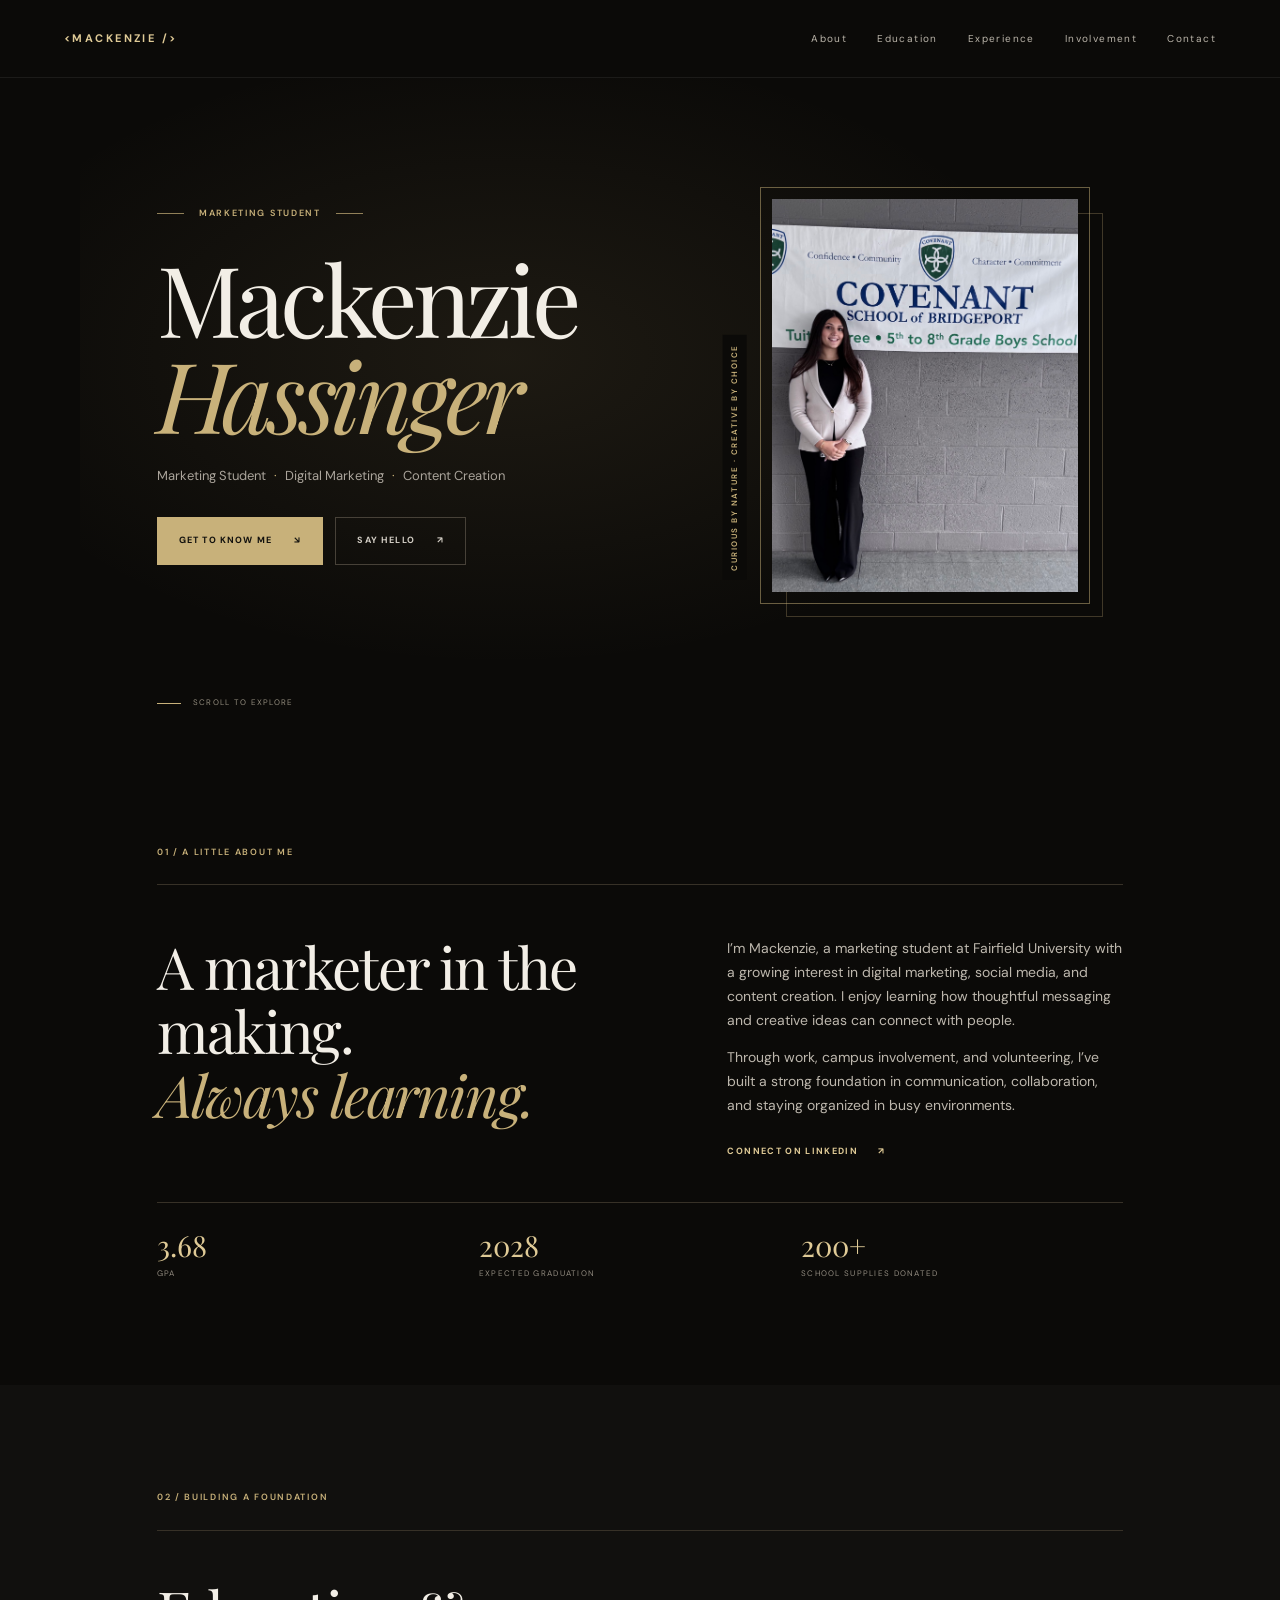
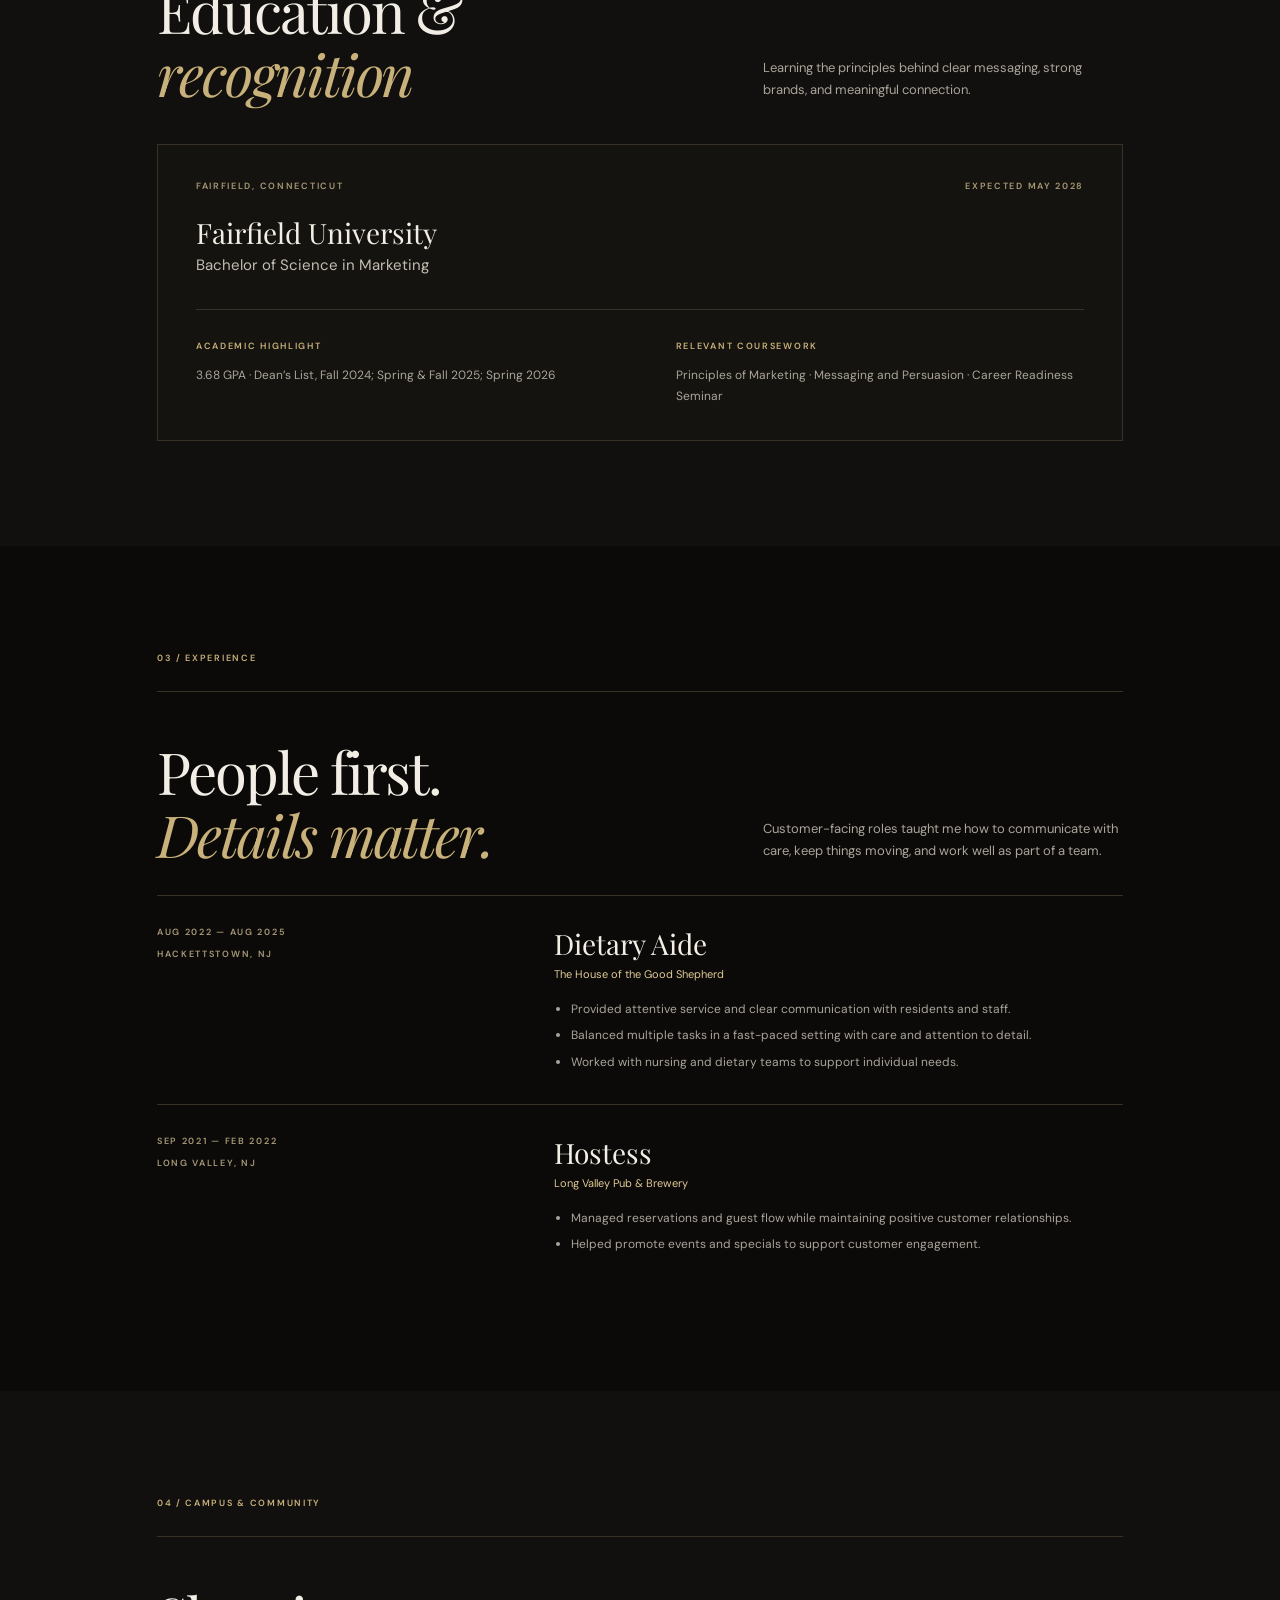
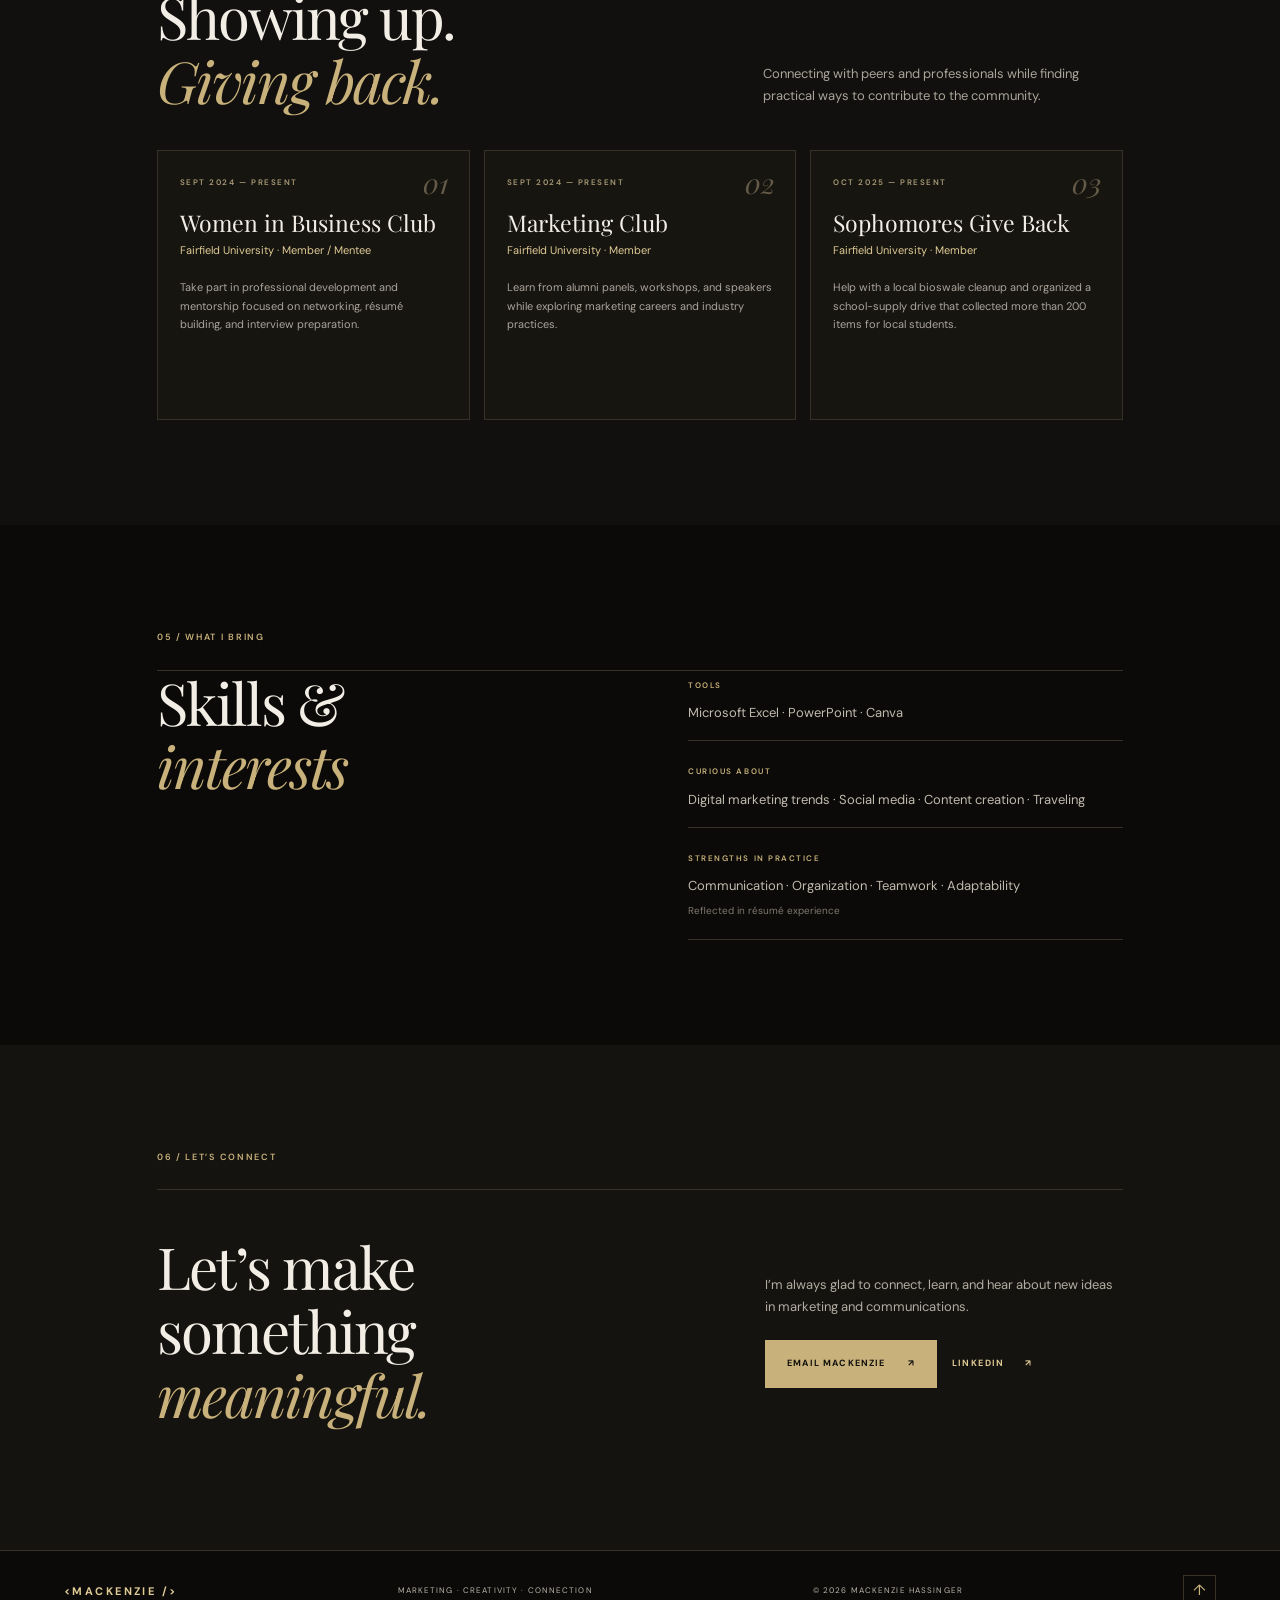
==== index.html @ 781f6ca9 "Add Mackenzie’s marketing portfolio website" ====
<!doctype html>
<html lang="en">
<head>
  <meta charset="utf-8">
  <meta name="viewport" content="width=device-width, initial-scale=1">
  <meta name="theme-color" content="#0b0a08">
  <meta name="description" content="Mackenzie Hassinger — Fairfield University marketing student interested in digital marketing, social media, and content creation.">
  <title>Mackenzie Hassinger | Marketing</title>
  <link rel="preconnect" href="https://fonts.googleapis.com">
  <link rel="preconnect" href="https://fonts.gstatic.com" crossorigin>
  <link href="https://fonts.googleapis.com/css2?family=DM+Sans:wght@400;500;600;700&family=Playfair+Display:ital,wght@0,400;0,500;0,600;1,400;1,500&display=swap" rel="stylesheet">
  <link rel="stylesheet" href="style.css">
  <script src="script.js" defer></script>
</head>
<body>
  <a class="skip-link" href="#main">Skip to content</a>
  <header class="site-header">
    <a class="wordmark" href="#top" aria-label="Mackenzie Hassinger, home">&lt;MACKENZIE /&gt;</a>
    <button class="menu-toggle" type="button" aria-expanded="false" aria-controls="site-nav" aria-label="Open navigation"><span></span><span></span></button>
    <nav class="site-nav" id="site-nav" aria-label="Main navigation">
      <a href="#about">About</a><a href="#education">Education</a><a href="#experience">Experience</a><a href="#involvement">Involvement</a><a href="#contact">Contact</a>
    </nav>
  </header>

  <main id="main">
    <section class="hero" id="top" aria-labelledby="hero-title">
      <div class="hero-copy">
        <p class="eyebrow"><span class="eyebrow-line"></span> MARKETING STUDENT <span class="eyebrow-line"></span></p>
        <h1 id="hero-title">Mackenzie<br><em>Hassinger</em></h1>
        <p class="hero-role">Marketing Student <span>·</span> Digital Marketing <span>·</span> Content Creation</p>
        <div class="hero-actions"><a class="button button-primary" href="#about">GET TO KNOW ME <span aria-hidden="true">↘</span></a><a class="button button-quiet" href="mailto:mackenzie.hassinger@student.fairfield.edu">SAY HELLO <span aria-hidden="true">↗</span></a></div>
      </div>
      <div class="hero-photo-wrap"><div class="photo-frame"><img src="profile.jpg" alt="Portrait of Mackenzie Hassinger" class="profile-photo"><span class="photo-caption">CURIOUS BY NATURE · CREATIVE BY CHOICE</span></div></div>
      <a class="scroll-cue" href="#about"><span></span> SCROLL TO EXPLORE</a>
    </section>

    <section class="intro section" id="about" aria-labelledby="about-title">
      <div class="section-kicker">01 / A LITTLE ABOUT ME</div>
      <div class="intro-grid">
        <h2 id="about-title">A marketer in the making.<br><em>Always learning.</em></h2>
        <div class="intro-text"><p>I’m Mackenzie, a marketing student at Fairfield University with a growing interest in digital marketing, social media, and content creation. I enjoy learning how thoughtful messaging and creative ideas can connect with people.</p><p>Through work, campus involvement, and volunteering, I’ve built a strong foundation in communication, collaboration, and staying organized in busy environments.</p><a class="text-link" href="https://www.linkedin.com/in/mackenzie-hassinger" target="_blank" rel="noopener noreferrer">CONNECT ON LINKEDIN <span aria-hidden="true">↗</span></a></div>
      </div>
      <div class="quick-facts"><div><strong>3.68</strong><span>GPA</span></div><div><strong>2028</strong><span>EXPECTED GRADUATION</span></div><div><strong>200+</strong><span>SCHOOL SUPPLIES DONATED</span></div></div>
    </section>

    <section class="section education" id="education" aria-labelledby="education-title">
      <div class="section-kicker">02 / BUILDING A FOUNDATION</div>
      <div class="section-heading"><h2 id="education-title">Education &amp;<br><em>recognition</em></h2><p>Learning the principles behind clear messaging, strong brands, and meaningful connection.</p></div>
      <article class="education-card"><div class="card-topline"><span>FAIRFIELD, CONNECTICUT</span><span>EXPECTED MAY 2028</span></div><h3>Fairfield University</h3><p class="degree">Bachelor of Science in Marketing</p><div class="education-details"><div><span class="detail-label">ACADEMIC HIGHLIGHT</span><p>3.68 GPA · Dean’s List, Fall 2024; Spring &amp; Fall 2025; Spring 2026</p></div><div><span class="detail-label">RELEVANT COURSEWORK</span><p>Principles of Marketing · Messaging and Persuasion · Career Readiness Seminar</p></div></div></article>
    </section>

    <section class="section experience" id="experience" aria-labelledby="experience-title">
      <div class="section-kicker">03 / EXPERIENCE</div><div class="section-heading"><h2 id="experience-title">People first.<br><em>Details matter.</em></h2><p>Customer-facing roles taught me how to communicate with care, keep things moving, and work well as part of a team.</p></div>
      <div class="timeline">
        <article class="timeline-item"><div class="timeline-meta"><span>AUG 2022 — AUG 2025</span><span>HACKETTSTOWN, NJ</span></div><div class="timeline-content"><h3>Dietary Aide</h3><p class="organization">The House of the Good Shepherd</p><ul><li>Provided attentive service and clear communication with residents and staff.</li><li>Balanced multiple tasks in a fast-paced setting with care and attention to detail.</li><li>Worked with nursing and dietary teams to support individual needs.</li></ul></div></article>
        <article class="timeline-item"><div class="timeline-meta"><span>SEP 2021 — FEB 2022</span><span>LONG VALLEY, NJ</span></div><div class="timeline-content"><h3>Hostess</h3><p class="organization">Long Valley Pub &amp; Brewery</p><ul><li>Managed reservations and guest flow while maintaining positive customer relationships.</li><li>Helped promote events and specials to support customer engagement.</li></ul></div></article>
      </div>
    </section>

    <section class="section involvement" id="involvement" aria-labelledby="involvement-title">
      <div class="section-kicker">04 / CAMPUS &amp; COMMUNITY</div><div class="section-heading"><h2 id="involvement-title">Showing up.<br><em>Giving back.</em></h2><p>Connecting with peers and professionals while finding practical ways to contribute to the community.</p></div>
      <div class="involvement-grid">
        <article class="involvement-card"><span class="card-index">01</span><p class="card-label">SEPT 2024 — PRESENT</p><h3>Women in Business Club</h3><p class="organization">Fairfield University · Member / Mentee</p><p>Take part in professional development and mentorship focused on networking, résumé building, and interview preparation.</p></article>
        <article class="involvement-card"><span class="card-index">02</span><p class="card-label">SEPT 2024 — PRESENT</p><h3>Marketing Club</h3><p class="organization">Fairfield University · Member</p><p>Learn from alumni panels, workshops, and speakers while exploring marketing careers and industry practices.</p></article>
        <article class="involvement-card"><span class="card-index">03</span><p class="card-label">OCT 2025 — PRESENT</p><h3>Sophomores Give Back</h3><p class="organization">Fairfield University · Member</p><p>Help with a local bioswale cleanup and organized a school-supply drive that collected more than 200 items for local students.</p></article>
      </div>
    </section>

    <section class="section skills" id="skills" aria-labelledby="skills-title"><div class="section-kicker">05 / WHAT I BRING</div><div class="skills-grid"><h2 id="skills-title">Skills &amp;<br><em>interests</em></h2><div><div class="skill-row"><span>TOOLS</span><p>Microsoft Excel · PowerPoint · Canva</p></div><div class="skill-row"><span>CURIOUS ABOUT</span><p>Digital marketing trends · Social media · Content creation · Traveling</p></div><div class="skill-row"><span>STRENGTHS IN PRACTICE</span><p>Communication · Organization · Teamwork · Adaptability</p><small>Reflected in résumé experience</small></div></div></div></section>

    <section class="contact section" id="contact" aria-labelledby="contact-title"><div class="section-kicker">06 / LET’S CONNECT</div><div class="contact-grid"><h2 id="contact-title">Let’s make<br>something <em>meaningful.</em></h2><div class="contact-copy"><p>I’m always glad to connect, learn, and hear about new ideas in marketing and communications.</p><a class="button button-primary" href="mailto:mackenzie.hassinger@student.fairfield.edu">EMAIL MACKENZIE <span aria-hidden="true">↗</span></a><a class="contact-link" href="https://www.linkedin.com/in/mackenzie-hassinger" target="_blank" rel="noopener noreferrer">LINKEDIN <span aria-hidden="true">↗</span></a></div></div></section>
  </main>
  <footer class="site-footer"><a class="wordmark" href="#top">&lt;MACKENZIE /&gt;</a><span>MARKETING · CREATIVITY · CONNECTION</span><span>© <span id="year">2026</span> MACKENZIE HASSINGER</span><a class="back-to-top" href="#top" aria-label="Back to top">↑</a></footer>
</body>
</html>
---- style.css ----
:root{--ink:#0b0a08;--ink-soft:#11100e;--panel:#15130f;--line:#373127;--muted:#aaa49a;--paper:#f2eee6;--gold:#c8b17a;--gold-light:#dfca96;--serif:"Playfair Display",Georgia,serif;--sans:"DM Sans",Arial,sans-serif;--page:1120px}
*{box-sizing:border-box}html{scroll-behavior:smooth;scroll-padding-top:88px}body{margin:0;background:var(--ink);color:var(--paper);font-family:var(--sans);font-size:15px;line-height:1.7;-webkit-font-smoothing:antialiased}a{color:inherit}.skip-link{position:absolute;top:-60px;left:20px;padding:10px 16px;background:var(--gold);color:var(--ink);z-index:10}.skip-link:focus{top:12px}.site-header{height:78px;position:absolute;z-index:5;top:0;left:0;width:100%;padding:0 max(5vw,28px);display:flex;align-items:center;justify-content:space-between;border-bottom:1px solid rgba(255,255,255,.07)}.wordmark{text-decoration:none;font-size:11px;font-weight:700;letter-spacing:.22em;color:var(--gold-light)}.site-nav{display:flex;gap:30px;align-items:center}.site-nav a,.site-footer>span{font-size:10px;text-decoration:none;letter-spacing:.14em;color:#bbb5aa;transition:color .2s}.site-nav a:hover,.site-nav a:focus-visible{color:var(--gold-light)}.menu-toggle{display:none}.hero{min-height:740px;max-width:var(--page);margin:auto;padding:145px 6vw 94px;display:grid;grid-template-columns:1fr .78fr;align-items:center;gap:5vw;position:relative}.hero:before{content:"";position:absolute;inset:78px 0 0;background:radial-gradient(ellipse at 38% 42%,rgba(194,167,111,.1),transparent 57%);z-index:-1}.hero-copy{padding-bottom:20px}.eyebrow,.section-kicker,.card-topline,.timeline-meta,.detail-label,.card-label,.skill-row>span,.photo-caption{font-size:9px;letter-spacing:.19em;color:var(--gold);font-weight:600}.eyebrow{display:flex;gap:15px;align-items:center;margin:0 0 28px}.eyebrow-line{height:1px;width:27px;background:var(--gold);opacity:.7}.hero h1{font:400 clamp(58px,8vw,98px)/.98 var(--serif);letter-spacing:-.055em;margin:0}.hero h1 em,.section h2 em,.contact h2 em{color:var(--gold);font-weight:400}.hero-role{color:#aaa49b;font-size:13px;margin:23px 0 30px}.hero-role span{color:var(--gold);padding:0 5px}.hero-actions{display:flex;gap:12px;flex-wrap:wrap}.button{min-height:48px;padding:0 21px;display:inline-flex;justify-content:center;align-items:center;gap:22px;text-decoration:none;font-size:9px;letter-spacing:.13em;font-weight:700;transition:transform .2s,background .2s,border-color .2s,color .2s}.button:hover,.button:focus-visible{transform:translateY(-2px)}.button-primary{background:var(--gold);color:#11100d;border:1px solid var(--gold)}.button-primary:hover,.button-primary:focus-visible{background:var(--gold-light);border-color:var(--gold-light)}.button-quiet{border:1px solid #474138;color:#d3cec5}.button-quiet:hover,.button-quiet:focus-visible{border-color:var(--gold);color:var(--gold-light)}.hero-photo-wrap{display:flex;justify-content:center}.photo-frame{position:relative;width:min(100%,330px);aspect-ratio:.79;border:1px solid rgba(200,177,122,.5);padding:11px}.photo-frame:after{content:"";position:absolute;inset:25px -14px -14px 25px;border:1px solid rgba(200,177,122,.28);z-index:-1}.profile-photo{display:block;width:100%;height:100%;object-fit:cover;object-position:center 32%;background:#211e18;color:#d8cfbc}.photo-caption{position:absolute;bottom:24px;left:-38px;writing-mode:vertical-rl;transform:rotate(180deg);background:var(--ink);padding:9px 5px;font-size:8px}.scroll-cue{position:absolute;bottom:30px;left:6vw;color:#928b7d;text-decoration:none;letter-spacing:.16em;font-size:8px;display:flex;align-items:center;gap:12px}.scroll-cue span{width:24px;height:1px;background:var(--gold)}.section{max-width:var(--page);margin:0 auto;padding:105px 6vw}.section-kicker{padding-bottom:24px;border-bottom:1px solid var(--line)}.intro-grid{display:grid;grid-template-columns:1.1fr .9fr;gap:9%;padding:50px 0 40px}.section h2,.contact h2{font:400 clamp(38px,5vw,58px)/1.1 var(--serif);letter-spacing:-.035em;margin:0}.intro-text{max-width:460px;color:#bdb7ad;font-size:14px}.intro-text p:first-child{margin-top:2px}.text-link,.contact-link{display:inline-flex;align-items:center;gap:20px;color:var(--gold-light);text-decoration:none;font-size:9px;letter-spacing:.15em;font-weight:700;margin-top:12px}.text-link:hover,.contact-link:hover{color:#fff}.quick-facts{display:grid;grid-template-columns:repeat(3,1fr);border-top:1px solid var(--line);padding-top:23px}.quick-facts div{display:flex;flex-direction:column;gap:3px}.quick-facts strong{font:400 29px var(--serif);color:var(--gold-light)}.quick-facts span{font-size:8px;letter-spacing:.16em;color:#918a7f}.education,.involvement{background:var(--ink-soft);max-width:none;padding-left:max(calc((100vw - var(--page) + 12vw)/2),6vw);padding-right:max(calc((100vw - var(--page) + 12vw)/2),6vw)}.section-heading{display:flex;justify-content:space-between;align-items:end;gap:10%;padding:48px 0 38px}.section-heading>p{max-width:360px;color:#aaa49a;font-size:13px;margin:0 0 5px}.education-card{background:var(--panel);border:1px solid var(--line);padding:34px 38px}.card-topline{display:flex;justify-content:space-between;color:#a89a78}.education-card h3,.timeline-content h3,.involvement-card h3{font:400 28px var(--serif);margin:20px 0 0}.degree{margin:2px 0 30px;color:#c3bdb2}.education-details{display:grid;grid-template-columns:1fr 1fr;gap:8%;border-top:1px solid var(--line);padding-top:22px}.education-details p{color:#aaa49a;margin:8px 0 0;font-size:12px}.experience .section-heading{padding-bottom:28px}.timeline-item{display:grid;grid-template-columns:.58fr 1fr;gap:7%;padding:29px 0;border-top:1px solid var(--line)}.timeline-meta{display:flex;flex-direction:column;gap:7px;color:#a89a78}.timeline-content h3{margin:0}.organization{color:var(--gold-light);font-size:11px;margin:3px 0 12px}.timeline-content ul{padding-left:17px;margin:0;color:#aaa49a;font-size:12px}.timeline-content li{padding:3px 0}.involvement-grid{display:grid;grid-template-columns:repeat(3,1fr);gap:14px}.involvement-card{min-height:270px;position:relative;padding:25px 22px;background:#171510;border:1px solid var(--line)}.card-index{position:absolute;right:20px;top:13px;color:#645b48;font:italic 28px var(--serif)}.card-label{margin:0;color:#a89a78;font-size:8px}.involvement-card h3{font-size:23px;margin-top:17px}.involvement-card .organization{min-height:25px}.involvement-card>p:last-child{font-size:11px;color:#aaa49a}.skills-grid{display:grid;grid-template-columns:1fr 1fr;gap:10%}.skills-grid h2{align-self:start}.skill-row{padding:16px 0;border-bottom:1px solid var(--line)}.skill-row:first-child{padding-top:0}.skill-row>span{font-size:8px}.skill-row p{margin:6px 0 0;color:#c1baae;font-size:13px}.skill-row small{color:#7f786d;font-size:10px}.contact{max-width:none;background:#15130f;padding-left:max(calc((100vw - var(--page) + 12vw)/2),6vw);padding-right:max(calc((100vw - var(--page) + 12vw)/2),6vw)}.contact-grid{padding:45px 0 18px;display:grid;grid-template-columns:1fr .7fr;gap:10%;align-items:center}.contact-copy p{color:#b2aca2;font-size:13px;margin:0 0 22px}.contact-copy .button{margin-right:15px}.contact-link{margin-top:0}.site-footer{padding:24px max(5vw,28px);display:flex;align-items:center;justify-content:space-between;gap:20px;border-top:1px solid var(--line)}.site-footer>span{font-size:8px}.back-to-top{width:33px;height:33px;border:1px solid var(--line);display:grid;place-items:center;text-decoration:none;color:var(--gold);transition:background .2s}.back-to-top:hover{background:#242016} :focus-visible{outline:2px solid var(--gold-light);outline-offset:4px}
@media(max-width:760px){.site-header{height:68px;padding:0 22px;background:rgba(11,10,8,.92)}.menu-toggle{display:flex;flex-direction:column;gap:6px;padding:10px;background:transparent;border:0;cursor:pointer}.menu-toggle span{width:23px;height:1px;background:var(--paper);transition:transform .2s}.menu-toggle[aria-expanded=true] span:first-child{transform:translateY(3.5px) rotate(45deg)}.menu-toggle[aria-expanded=true] span:last-child{transform:translateY(-3.5px) rotate(-45deg)}.site-nav{display:none;position:absolute;top:68px;left:0;right:0;padding:18px 23px 25px;background:#11100e;border-bottom:1px solid var(--line);flex-direction:column;align-items:flex-start;gap:17px}.site-nav.is-open{display:flex}.site-nav a{font-size:11px}.hero{min-height:850px;padding:117px 24px 98px;grid-template-columns:1fr;gap:34px;text-align:center}.hero-copy{padding:0}.eyebrow{justify-content:center;font-size:8px}.hero h1{font-size:clamp(60px,15vw,86px)}.hero-role{font-size:11px;max-width:340px;margin:18px auto 23px}.hero-actions{justify-content:center}.hero-photo-wrap{grid-row:2}.photo-frame{width:205px;aspect-ratio:.83}.photo-caption{left:-30px;font-size:7px}.scroll-cue{left:24px;bottom:25px}.section{padding:76px 24px}.intro-grid,.skills-grid,.contact-grid{grid-template-columns:1fr;gap:28px}.intro-grid{padding:38px 0 28px}.section h2,.contact h2{font-size:43px}.intro-text{font-size:13px}.quick-facts{gap:10px}.quick-facts strong{font-size:24px}.quick-facts span{font-size:7px;line-height:1.4}.education,.involvement,.contact{padding-left:24px;padding-right:24px}.section-heading{display:block;padding:37px 0 28px}.section-heading>p{margin-top:16px;font-size:12px}.education-card{padding:24px 20px}.card-topline{font-size:8px;letter-spacing:.12em;gap:16px}.education-card h3{font-size:25px}.education-details{grid-template-columns:1fr;gap:16px}.timeline-item{grid-template-columns:1fr;gap:10px;padding:24px 0}.timeline-meta{flex-direction:row;justify-content:space-between;font-size:8px}.involvement-grid{grid-template-columns:1fr}.involvement-card{min-height:0;padding:23px 20px}.involvement-card .organization{min-height:0}.skills-grid{gap:25px}.contact-grid{padding:35px 0 5px;gap:22px}.contact-copy .button{margin:0 0 14px}.contact-link{margin-left:12px}.site-footer{padding:22px;flex-wrap:wrap}.site-footer>span:nth-of-type(1){display:none}.site-footer>span{font-size:7px}}
@media(prefers-reduced-motion:reduce){html{scroll-behavior:auto}*,*:before,*:after{transition:none!important}}
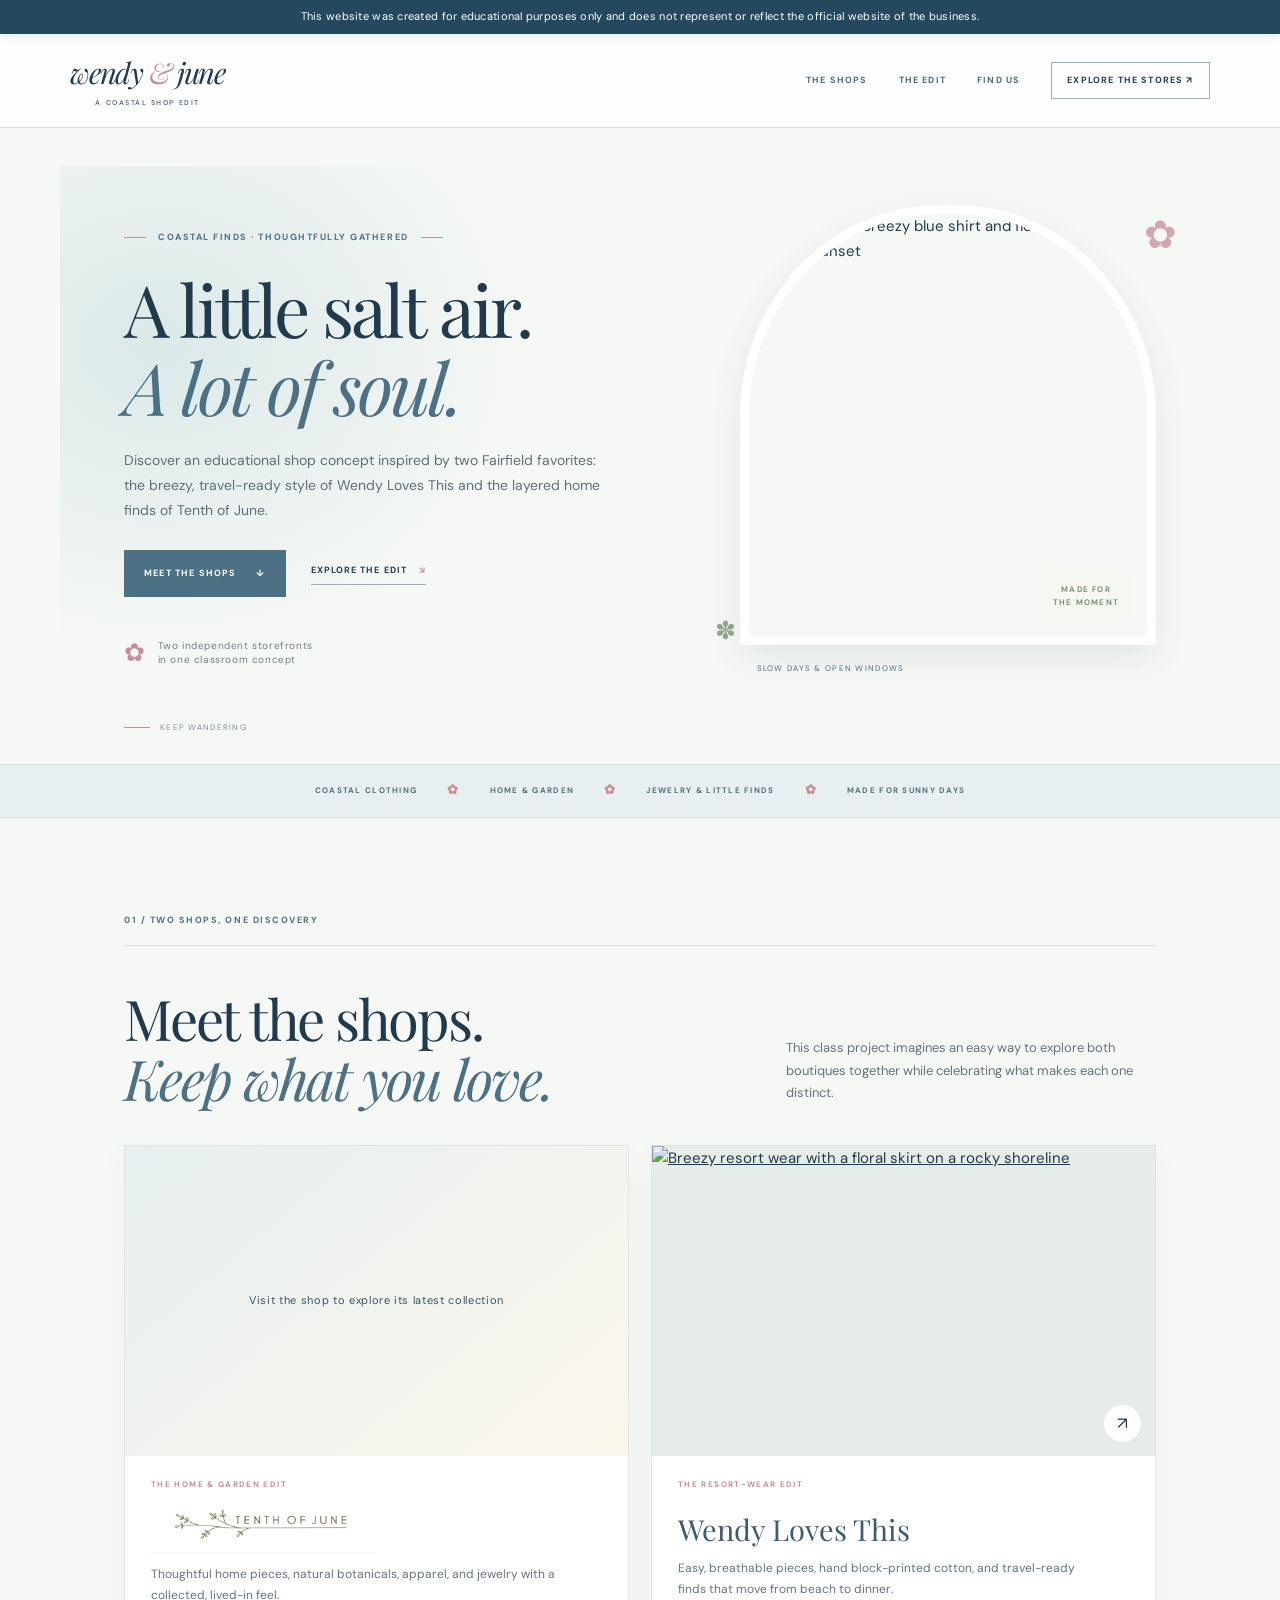
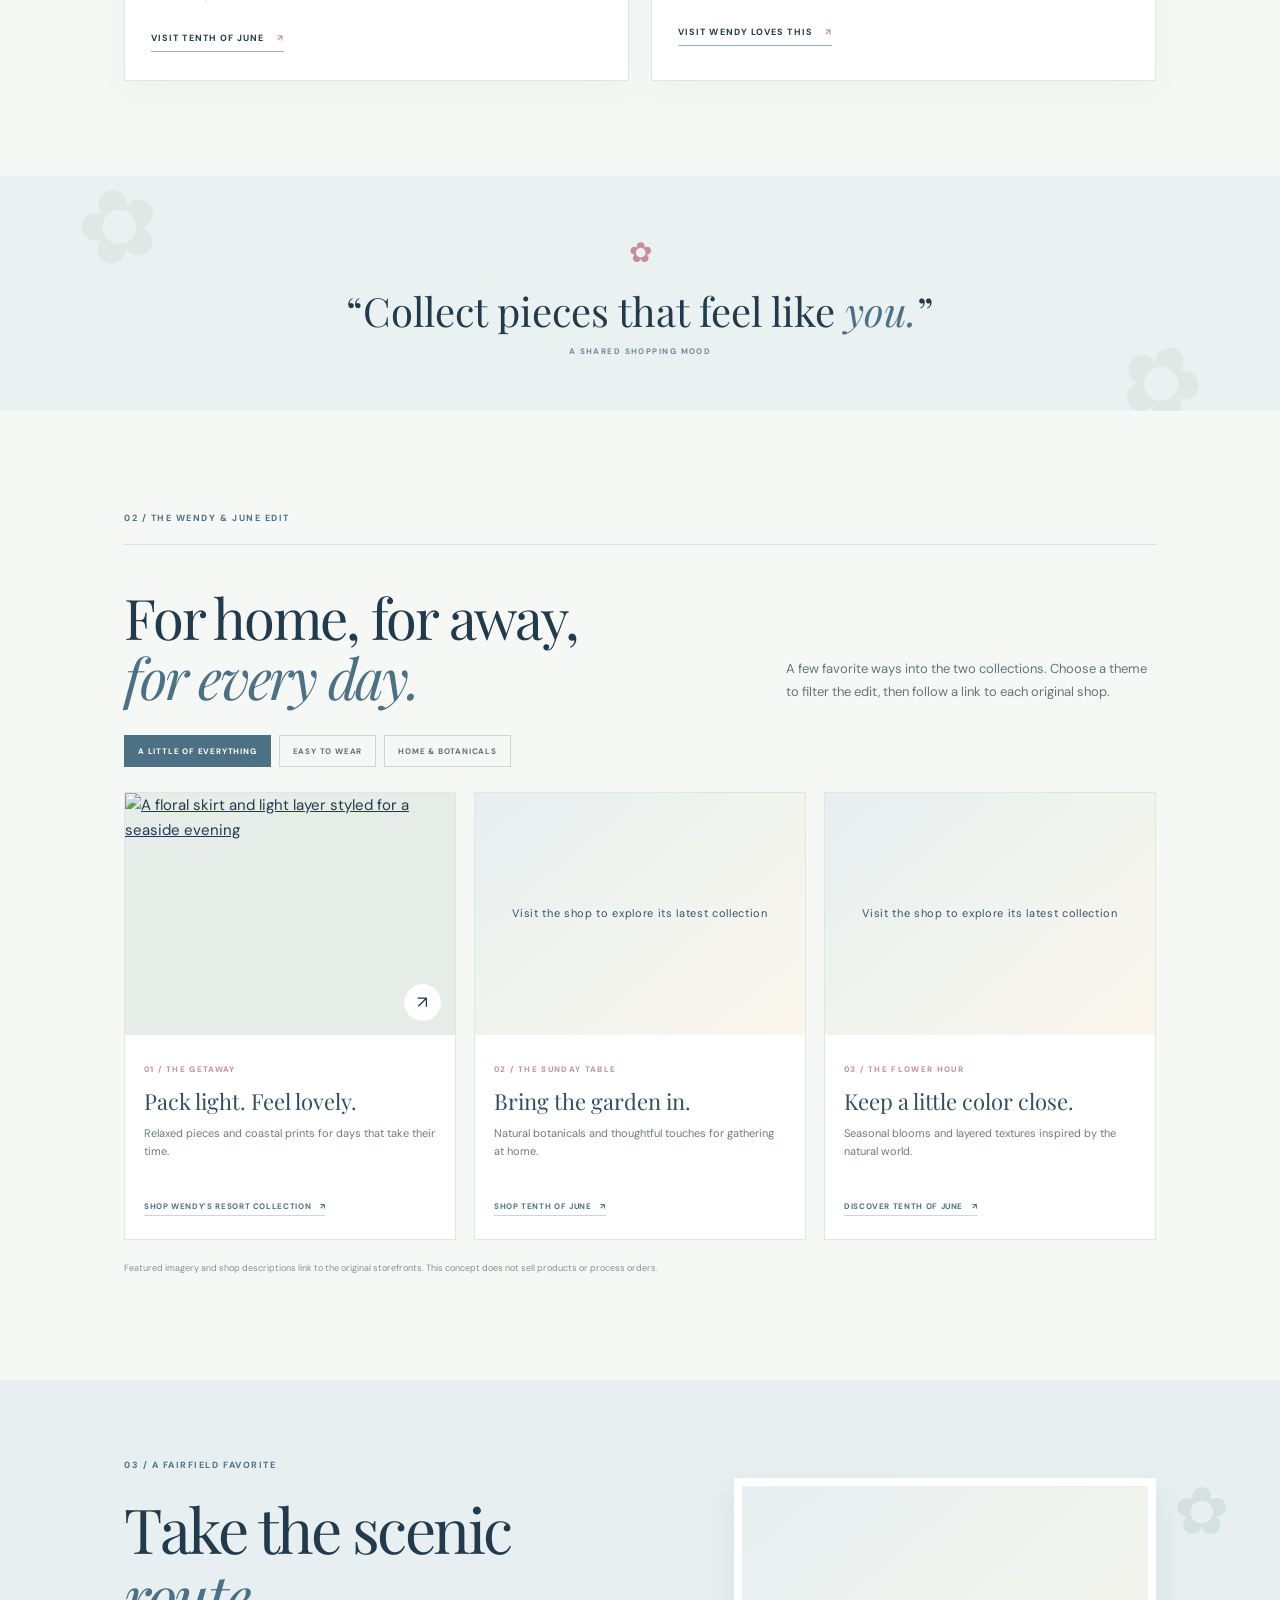
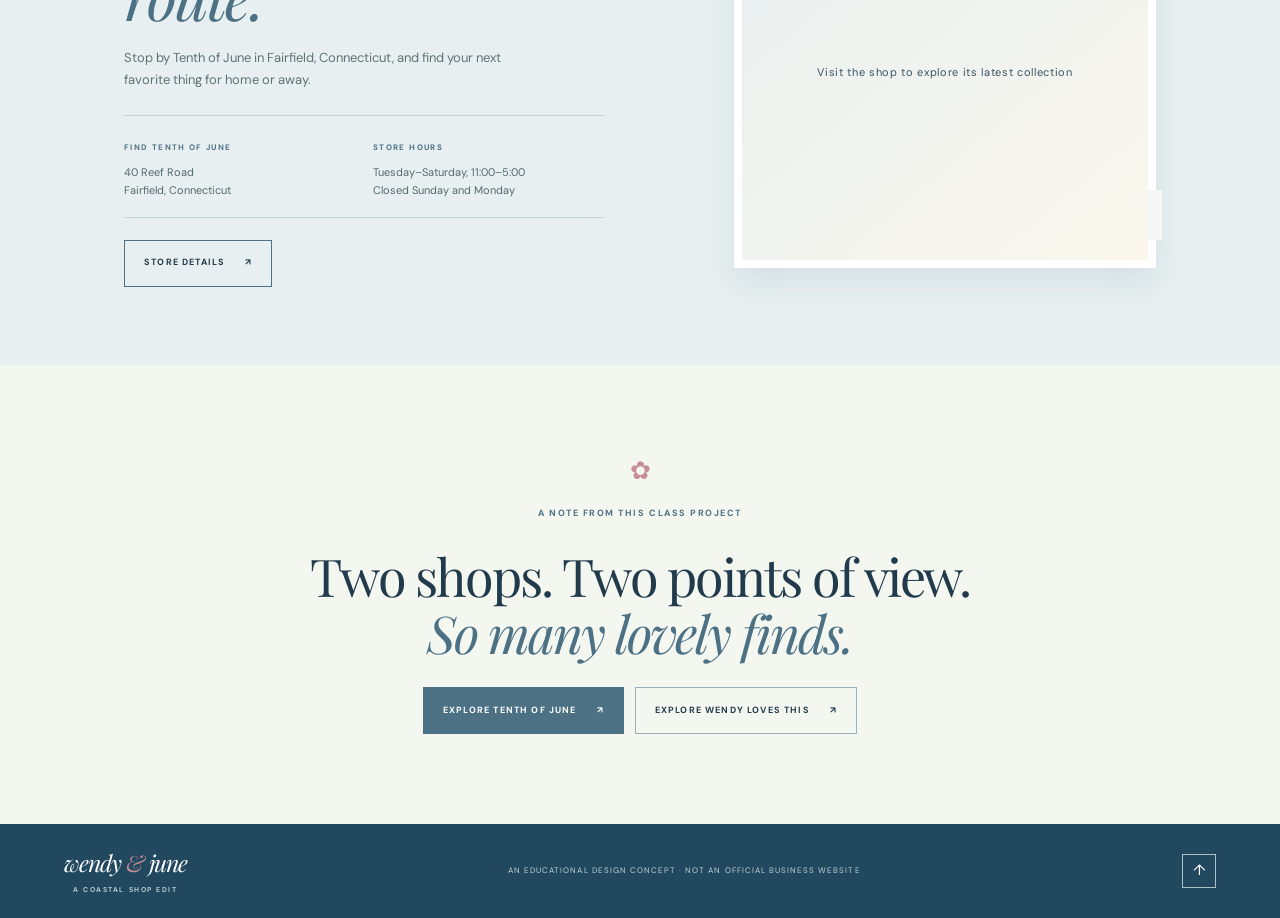
==== commit 5316e489: "Adapt site as Wendy & June educational concept" ====
--- a/index.html
+++ b/index.html
@@ -3,9 +3,9 @@
 <head>
   <meta charset="utf-8">
   <meta name="viewport" content="width=device-width, initial-scale=1">
-  <meta name="theme-color" content="#0b0a08">
-  <meta name="description" content="Mackenzie Hassinger — Fairfield University marketing student interested in digital marketing, social media, and content creation.">
-  <title>Mackenzie Hassinger | Marketing</title>
+  <meta name="theme-color" content="#f6f8f5">
+  <meta name="description" content="An educational concept bringing together the coastal style of Wendy Loves This and the thoughtful finds of Tenth of June.">
+  <title>Wendy &amp; June — A Coastal Shop Edit</title>
   <link rel="preconnect" href="https://fonts.googleapis.com">
   <link rel="preconnect" href="https://fonts.gstatic.com" crossorigin>
   <link href="https://fonts.googleapis.com/css2?family=DM+Sans:wght@400;500;600;700&family=Playfair+Display:ital,wght@0,400;0,500;0,600;1,400;1,500&display=swap" rel="stylesheet">
@@ -13,63 +13,88 @@
   <script src="script.js" defer></script>
 </head>
 <body>
+  <aside class="education-notice" aria-label="Educational project disclaimer">
+    This website was created for educational purposes only and does not represent or reflect the official website of the business.
+  </aside>
   <a class="skip-link" href="#main">Skip to content</a>
   <header class="site-header">
-    <a class="wordmark" href="#top" aria-label="Mackenzie Hassinger, home">&lt;MACKENZIE /&gt;</a>
+    <a class="brand" href="#home" aria-label="Wendy and June, home"><span>wendy <i>&amp;</i> june</span><small>A COASTAL SHOP EDIT</small></a>
     <button class="menu-toggle" type="button" aria-expanded="false" aria-controls="site-nav" aria-label="Open navigation"><span></span><span></span></button>
     <nav class="site-nav" id="site-nav" aria-label="Main navigation">
-      <a href="#about">About</a><a href="#education">Education</a><a href="#experience">Experience</a><a href="#involvement">Involvement</a><a href="#contact">Contact</a>
+      <a href="#shops">THE SHOPS</a><a href="#edit">THE EDIT</a><a href="#visit">FIND US</a>
+      <a class="nav-cta" href="https://tenthofjune.shop/" target="_blank" rel="noopener noreferrer">EXPLORE THE STORES <span aria-hidden="true">↗</span></a>
     </nav>
   </header>
 
   <main id="main">
-    <section class="hero" id="top" aria-labelledby="hero-title">
+    <section class="hero" id="home" aria-labelledby="hero-title">
       <div class="hero-copy">
-        <p class="eyebrow"><span class="eyebrow-line"></span> MARKETING STUDENT <span class="eyebrow-line"></span></p>
-        <h1 id="hero-title">Mackenzie<br><em>Hassinger</em></h1>
-        <p class="hero-role">Marketing Student <span>·</span> Digital Marketing <span>·</span> Content Creation</p>
-        <div class="hero-actions"><a class="button button-primary" href="#about">GET TO KNOW ME <span aria-hidden="true">↘</span></a><a class="button button-quiet" href="mailto:mackenzie.hassinger@student.fairfield.edu">SAY HELLO <span aria-hidden="true">↗</span></a></div>
+        <p class="eyebrow"><span></span> COASTAL FINDS · THOUGHTFULLY GATHERED <span></span></p>
+        <h1 id="hero-title">A little salt air.<br><em>A lot of soul.</em></h1>
+        <p class="hero-description">Discover an educational shop concept inspired by two Fairfield favorites: the breezy, travel-ready style of Wendy Loves This and the layered home finds of Tenth of June.</p>
+        <div class="hero-actions"><a class="button button-primary" href="#shops">MEET THE SHOPS <span aria-hidden="true">↓</span></a><a class="text-link" href="#edit">EXPLORE THE EDIT <span aria-hidden="true">↘</span></a></div>
+        <div class="hero-note"><span class="tiny-flower" aria-hidden="true">✿</span><span>Two independent storefronts<br>in one classroom concept</span></div>
       </div>
-      <div class="hero-photo-wrap"><div class="photo-frame"><img src="profile.jpg" alt="Portrait of Mackenzie Hassinger" class="profile-photo"><span class="photo-caption">CURIOUS BY NATURE · CREATIVE BY CHOICE</span></div></div>
-      <a class="scroll-cue" href="#about"><span></span> SCROLL TO EXPLORE</a>
+      <div class="hero-visual">
+        <div class="hero-photo"><img src="https://wendylovesthis.com/cdn/shop/files/C3104882-28E1-45AC-B2D2-CDF7B6D9EB65_600x600.jpg?v=1665934020" alt="A woman in a breezy blue shirt and floral skirt by the shore at sunset" fetchpriority="high"><span class="photo-stamp">MADE FOR<br>THE MOMENT</span></div>
+        <div class="hero-flower flower-a" aria-hidden="true">✿</div><div class="hero-flower flower-b" aria-hidden="true">✽</div>
+        <p class="image-caption">SLOW DAYS &amp; OPEN WINDOWS</p>
+      </div>
+      <a class="scroll-cue" href="#shops"><span></span> KEEP WANDERING</a>
     </section>
 
-    <section class="intro section" id="about" aria-labelledby="about-title">
-      <div class="section-kicker">01 / A LITTLE ABOUT ME</div>
-      <div class="intro-grid">
-        <h2 id="about-title">A marketer in the making.<br><em>Always learning.</em></h2>
-        <div class="intro-text"><p>I’m Mackenzie, a marketing student at Fairfield University with a growing interest in digital marketing, social media, and content creation. I enjoy learning how thoughtful messaging and creative ideas can connect with people.</p><p>Through work, campus involvement, and volunteering, I’ve built a strong foundation in communication, collaboration, and staying organized in busy environments.</p><a class="text-link" href="https://www.linkedin.com/in/mackenzie-hassinger" target="_blank" rel="noopener noreferrer">CONNECT ON LINKEDIN <span aria-hidden="true">↗</span></a></div>
-      </div>
-      <div class="quick-facts"><div><strong>3.68</strong><span>GPA</span></div><div><strong>2028</strong><span>EXPECTED GRADUATION</span></div><div><strong>200+</strong><span>SCHOOL SUPPLIES DONATED</span></div></div>
-    </section>
+    <section class="marquee" aria-label="Shop themes"><span>COASTAL CLOTHING</span><b>✿</b><span>HOME &amp; GARDEN</span><b>✿</b><span>JEWELRY &amp; LITTLE FINDS</span><b>✿</b><span>MADE FOR SUNNY DAYS</span></section>
 
-    <section class="section education" id="education" aria-labelledby="education-title">
-      <div class="section-kicker">02 / BUILDING A FOUNDATION</div>
-      <div class="section-heading"><h2 id="education-title">Education &amp;<br><em>recognition</em></h2><p>Learning the principles behind clear messaging, strong brands, and meaningful connection.</p></div>
-      <article class="education-card"><div class="card-topline"><span>FAIRFIELD, CONNECTICUT</span><span>EXPECTED MAY 2028</span></div><h3>Fairfield University</h3><p class="degree">Bachelor of Science in Marketing</p><div class="education-details"><div><span class="detail-label">ACADEMIC HIGHLIGHT</span><p>3.68 GPA · Dean’s List, Fall 2024; Spring &amp; Fall 2025; Spring 2026</p></div><div><span class="detail-label">RELEVANT COURSEWORK</span><p>Principles of Marketing · Messaging and Persuasion · Career Readiness Seminar</p></div></div></article>
-    </section>
-
-    <section class="section experience" id="experience" aria-labelledby="experience-title">
-      <div class="section-kicker">03 / EXPERIENCE</div><div class="section-heading"><h2 id="experience-title">People first.<br><em>Details matter.</em></h2><p>Customer-facing roles taught me how to communicate with care, keep things moving, and work well as part of a team.</p></div>
-      <div class="timeline">
-        <article class="timeline-item"><div class="timeline-meta"><span>AUG 2022 — AUG 2025</span><span>HACKETTSTOWN, NJ</span></div><div class="timeline-content"><h3>Dietary Aide</h3><p class="organization">The House of the Good Shepherd</p><ul><li>Provided attentive service and clear communication with residents and staff.</li><li>Balanced multiple tasks in a fast-paced setting with care and attention to detail.</li><li>Worked with nursing and dietary teams to support individual needs.</li></ul></div></article>
-        <article class="timeline-item"><div class="timeline-meta"><span>SEP 2021 — FEB 2022</span><span>LONG VALLEY, NJ</span></div><div class="timeline-content"><h3>Hostess</h3><p class="organization">Long Valley Pub &amp; Brewery</p><ul><li>Managed reservations and guest flow while maintaining positive customer relationships.</li><li>Helped promote events and specials to support customer engagement.</li></ul></div></article>
+    <section class="section shops" id="shops" aria-labelledby="shops-title">
+      <div class="section-kicker">01 / TWO SHOPS, ONE DISCOVERY</div>
+      <div class="section-intro"><h2 id="shops-title">Meet the shops.<br><em>Keep what you love.</em></h2><p>This class project imagines an easy way to explore both boutiques together while celebrating what makes each one distinct.</p></div>
+      <div class="shop-grid">
+        <article class="shop-card june-card">
+          <a class="shop-image" href="https://tenthofjune.shop/" target="_blank" rel="noopener noreferrer" aria-label="Visit Tenth of June's official website"><img src="https://tenthofjune.shop/cdn/shop/files/Amanda_with_Dahlias.png?v=1787321635&width=1500" alt="A woman holding a generous bouquet of dahlias outside a weathered garden gate" loading="lazy"><span class="image-arrow" aria-hidden="true">↗</span></a>
+          <div class="shop-content"><div class="shop-label">THE HOME &amp; GARDEN EDIT</div><img class="june-logo" src="tenth-of-june-logo.png" alt="Tenth of June logo"><p>Thoughtful home pieces, natural botanicals, apparel, and jewelry with a collected, lived-in feel.</p><a class="underlined-link" href="https://tenthofjune.shop/" target="_blank" rel="noopener noreferrer">VISIT TENTH OF JUNE <span aria-hidden="true">↗</span></a></div>
+        </article>
+        <article class="shop-card wendy-card">
+          <a class="shop-image" href="https://wendylovesthis.com/" target="_blank" rel="noopener noreferrer" aria-label="Visit Wendy Loves This's official website"><img src="https://wendylovesthis.com/cdn/shop/files/C3104882-28E1-45AC-B2D2-CDF7B6D9EB65_600x600.jpg?v=1665934020" alt="Breezy resort wear with a floral skirt on a rocky shoreline" loading="lazy"><span class="image-arrow" aria-hidden="true">↗</span></a>
+          <div class="shop-content"><div class="shop-label">THE RESORT-WEAR EDIT</div><h3>Wendy Loves This</h3><p>Easy, breathable pieces, hand block-printed cotton, and travel-ready finds that move from beach to dinner.</p><a class="underlined-link" href="https://wendylovesthis.com/" target="_blank" rel="noopener noreferrer">VISIT WENDY LOVES THIS <span aria-hidden="true">↗</span></a></div>
+        </article>
       </div>
     </section>
 
-    <section class="section involvement" id="involvement" aria-labelledby="involvement-title">
-      <div class="section-kicker">04 / CAMPUS &amp; COMMUNITY</div><div class="section-heading"><h2 id="involvement-title">Showing up.<br><em>Giving back.</em></h2><p>Connecting with peers and professionals while finding practical ways to contribute to the community.</p></div>
-      <div class="involvement-grid">
-        <article class="involvement-card"><span class="card-index">01</span><p class="card-label">SEPT 2024 — PRESENT</p><h3>Women in Business Club</h3><p class="organization">Fairfield University · Member / Mentee</p><p>Take part in professional development and mentorship focused on networking, résumé building, and interview preparation.</p></article>
-        <article class="involvement-card"><span class="card-index">02</span><p class="card-label">SEPT 2024 — PRESENT</p><h3>Marketing Club</h3><p class="organization">Fairfield University · Member</p><p>Learn from alumni panels, workshops, and speakers while exploring marketing careers and industry practices.</p></article>
-        <article class="involvement-card"><span class="card-index">03</span><p class="card-label">OCT 2025 — PRESENT</p><h3>Sophomores Give Back</h3><p class="organization">Fairfield University · Member</p><p>Help with a local bioswale cleanup and organized a school-supply drive that collected more than 200 items for local students.</p></article>
+    <section class="quote-band" aria-label="Shop philosophy"><div class="quote-flower" aria-hidden="true">✿</div><p>“Collect pieces that feel like <em>you.</em>”</p><span>A SHARED SHOPPING MOOD</span></section>
+
+    <section class="section edit-section" id="edit" aria-labelledby="edit-title">
+      <div class="section-kicker">02 / THE WENDY &amp; JUNE EDIT</div>
+      <div class="section-intro edit-intro"><h2 id="edit-title">For home, for away,<br><em>for every day.</em></h2><p>A few favorite ways into the two collections. Choose a theme to filter the edit, then follow a link to each original shop.</p></div>
+      <div class="filters" role="group" aria-label="Filter the featured edit">
+        <button class="filter-button is-active" type="button" data-filter="all" aria-pressed="true">A LITTLE OF EVERYTHING</button>
+        <button class="filter-button" type="button" data-filter="wear" aria-pressed="false">EASY TO WEAR</button>
+        <button class="filter-button" type="button" data-filter="home" aria-pressed="false">HOME &amp; BOTANICALS</button>
       </div>
+      <div class="edit-grid" id="edit-grid">
+        <article class="edit-card" data-category="wear">
+          <a class="edit-image portrait-image" href="https://wendylovesthis.com/collections/beach" target="_blank" rel="noopener noreferrer" aria-label="Explore Wendy Loves This resort collection"><img src="https://wendylovesthis.com/cdn/shop/files/C3104882-28E1-45AC-B2D2-CDF7B6D9EB65_600x600.jpg?v=1665934020" alt="A floral skirt and light layer styled for a seaside evening" loading="lazy"><span class="image-arrow" aria-hidden="true">↗</span></a>
+          <div class="edit-card-copy"><span>01 / THE GETAWAY</span><h3>Pack light. Feel lovely.</h3><p>Relaxed pieces and coastal prints for days that take their time.</p><a href="https://wendylovesthis.com/collections/beach" target="_blank" rel="noopener noreferrer">SHOP WENDY'S RESORT COLLECTION <span aria-hidden="true">↗</span></a></div>
+        </article>
+        <article class="edit-card" data-category="home">
+          <a class="edit-image" href="https://tenthofjune.shop/collections" target="_blank" rel="noopener noreferrer" aria-label="Explore Tenth of June collections"><img src="https://tenthofjune.shop/cdn/shop/files/IMG_6273_2_27a5b7da-ffef-4858-b875-22ef6c508da2.jpg?v=1754163050&width=1500" alt="White flowers, greenery, and a candle arranged for a relaxed home setting" loading="lazy"><span class="image-arrow" aria-hidden="true">↗</span></a>
+          <div class="edit-card-copy"><span>02 / THE SUNDAY TABLE</span><h3>Bring the garden in.</h3><p>Natural botanicals and thoughtful touches for gathering at home.</p><a href="https://tenthofjune.shop/collections" target="_blank" rel="noopener noreferrer">SHOP TENTH OF JUNE <span aria-hidden="true">↗</span></a></div>
+        </article>
+        <article class="edit-card" data-category="home">
+          <a class="edit-image portrait-image" href="https://tenthofjune.shop/" target="_blank" rel="noopener noreferrer" aria-label="Discover the latest at Tenth of June"><img src="https://tenthofjune.shop/cdn/shop/files/Amanda_with_Dahlias.png?v=1787321635&width=1500" alt="A colorful bouquet of dahlias, gathered from the garden" loading="lazy"><span class="image-arrow" aria-hidden="true">↗</span></a>
+          <div class="edit-card-copy"><span>03 / THE FLOWER HOUR</span><h3>Keep a little color close.</h3><p>Seasonal blooms and layered textures inspired by the natural world.</p><a href="https://tenthofjune.shop/" target="_blank" rel="noopener noreferrer">DISCOVER TENTH OF JUNE <span aria-hidden="true">↗</span></a></div>
+        </article>
+      </div>
+      <p class="edit-footnote">Featured imagery and shop descriptions link to the original storefronts. This concept does not sell products or process orders.</p>
     </section>
 
-    <section class="section skills" id="skills" aria-labelledby="skills-title"><div class="section-kicker">05 / WHAT I BRING</div><div class="skills-grid"><h2 id="skills-title">Skills &amp;<br><em>interests</em></h2><div><div class="skill-row"><span>TOOLS</span><p>Microsoft Excel · PowerPoint · Canva</p></div><div class="skill-row"><span>CURIOUS ABOUT</span><p>Digital marketing trends · Social media · Content creation · Traveling</p></div><div class="skill-row"><span>STRENGTHS IN PRACTICE</span><p>Communication · Organization · Teamwork · Adaptability</p><small>Reflected in résumé experience</small></div></div></div></section>
+    <section class="visit" id="visit" aria-labelledby="visit-title">
+      <div class="visit-copy"><div class="section-kicker">03 / A FAIRFIELD FAVORITE</div><h2 id="visit-title">Take the scenic<br><em>route.</em></h2><p>Stop by Tenth of June in Fairfield, Connecticut, and find your next favorite thing for home or away.</p><div class="visit-details"><div><span>FIND TENTH OF JUNE</span><p>40 Reef Road<br>Fairfield, Connecticut</p></div><div><span>STORE HOURS</span><p>Tuesday–Saturday, 11:00–5:00<br>Closed Sunday and Monday</p></div></div><a class="button button-blue" href="https://tenthofjune.shop/pages/grand-opening" target="_blank" rel="noopener noreferrer">STORE DETAILS <span aria-hidden="true">↗</span></a></div>
+      <div class="visit-image"><img src="https://tenthofjune.shop/cdn/shop/files/IMG_6273_2_27a5b7da-ffef-4858-b875-22ef6c508da2.jpg?v=1754163050&width=1500" alt="A fresh floral arrangement beside a glowing candle" loading="lazy"><span class="visit-note">FLOWERS, FOUND THINGS<br>&amp; A SLOWER AFTERNOON</span></div>
+      <span class="visit-flower" aria-hidden="true">✿</span>
+    </section>
 
-    <section class="contact section" id="contact" aria-labelledby="contact-title"><div class="section-kicker">06 / LET’S CONNECT</div><div class="contact-grid"><h2 id="contact-title">Let’s make<br>something <em>meaningful.</em></h2><div class="contact-copy"><p>I’m always glad to connect, learn, and hear about new ideas in marketing and communications.</p><a class="button button-primary" href="mailto:mackenzie.hassinger@student.fairfield.edu">EMAIL MACKENZIE <span aria-hidden="true">↗</span></a><a class="contact-link" href="https://www.linkedin.com/in/mackenzie-hassinger" target="_blank" rel="noopener noreferrer">LINKEDIN <span aria-hidden="true">↗</span></a></div></div></section>
+    <section class="final-cta" aria-labelledby="final-title"><span class="tiny-flower" aria-hidden="true">✿</span><p class="section-kicker">A NOTE FROM THIS CLASS PROJECT</p><h2 id="final-title">Two shops. Two points of view.<br><em>So many lovely finds.</em></h2><div><a class="button button-primary" href="https://tenthofjune.shop/" target="_blank" rel="noopener noreferrer">EXPLORE TENTH OF JUNE <span aria-hidden="true">↗</span></a><a class="button button-outline" href="https://wendylovesthis.com/" target="_blank" rel="noopener noreferrer">EXPLORE WENDY LOVES THIS <span aria-hidden="true">↗</span></a></div></section>
   </main>
-  <footer class="site-footer"><a class="wordmark" href="#top">&lt;MACKENZIE /&gt;</a><span>MARKETING · CREATIVITY · CONNECTION</span><span>© <span id="year">2026</span> MACKENZIE HASSINGER</span><a class="back-to-top" href="#top" aria-label="Back to top">↑</a></footer>
+  <footer class="site-footer"><a class="brand" href="#home"><span>wendy <i>&amp;</i> june</span><small>A COASTAL SHOP EDIT</small></a><p>AN EDUCATIONAL DESIGN CONCEPT · NOT AN OFFICIAL BUSINESS WEBSITE</p><a class="back-to-top" href="#home" aria-label="Back to top">↑</a></footer>
 </body>
 </html>
--- a/style.css
+++ b/style.css
@@ -1,4 +1,3 @@
-:root{--ink:#0b0a08;--ink-soft:#11100e;--panel:#15130f;--line:#373127;--muted:#aaa49a;--paper:#f2eee6;--gold:#c8b17a;--gold-light:#dfca96;--serif:"Playfair Display",Georgia,serif;--sans:"DM Sans",Arial,sans-serif;--page:1120px}
-*{box-sizing:border-box}html{scroll-behavior:smooth;scroll-padding-top:88px}body{margin:0;background:var(--ink);color:var(--paper);font-family:var(--sans);font-size:15px;line-height:1.7;-webkit-font-smoothing:antialiased}a{color:inherit}.skip-link{position:absolute;top:-60px;left:20px;padding:10px 16px;background:var(--gold);color:var(--ink);z-index:10}.skip-link:focus{top:12px}.site-header{height:78px;position:absolute;z-index:5;top:0;left:0;width:100%;padding:0 max(5vw,28px);display:flex;align-items:center;justify-content:space-between;border-bottom:1px solid rgba(255,255,255,.07)}.wordmark{text-decoration:none;font-size:11px;font-weight:700;letter-spacing:.22em;color:var(--gold-light)}.site-nav{display:flex;gap:30px;align-items:center}.site-nav a,.site-footer>span{font-size:10px;text-decoration:none;letter-spacing:.14em;color:#bbb5aa;transition:color .2s}.site-nav a:hover,.site-nav a:focus-visible{color:var(--gold-light)}.menu-toggle{display:none}.hero{min-height:740px;max-width:var(--page);margin:auto;padding:145px 6vw 94px;display:grid;grid-template-columns:1fr .78fr;align-items:center;gap:5vw;position:relative}.hero:before{content:"";position:absolute;inset:78px 0 0;background:radial-gradient(ellipse at 38% 42%,rgba(194,167,111,.1),transparent 57%);z-index:-1}.hero-copy{padding-bottom:20px}.eyebrow,.section-kicker,.card-topline,.timeline-meta,.detail-label,.card-label,.skill-row>span,.photo-caption{font-size:9px;letter-spacing:.19em;color:var(--gold);font-weight:600}.eyebrow{display:flex;gap:15px;align-items:center;margin:0 0 28px}.eyebrow-line{height:1px;width:27px;background:var(--gold);opacity:.7}.hero h1{font:400 clamp(58px,8vw,98px)/.98 var(--serif);letter-spacing:-.055em;margin:0}.hero h1 em,.section h2 em,.contact h2 em{color:var(--gold);font-weight:400}.hero-role{color:#aaa49b;font-size:13px;margin:23px 0 30px}.hero-role span{color:var(--gold);padding:0 5px}.hero-actions{display:flex;gap:12px;flex-wrap:wrap}.button{min-height:48px;padding:0 21px;display:inline-flex;justify-content:center;align-items:center;gap:22px;text-decoration:none;font-size:9px;letter-spacing:.13em;font-weight:700;transition:transform .2s,background .2s,border-color .2s,color .2s}.button:hover,.button:focus-visible{transform:translateY(-2px)}.button-primary{background:var(--gold);color:#11100d;border:1px solid var(--gold)}.button-primary:hover,.button-primary:focus-visible{background:var(--gold-light);border-color:var(--gold-light)}.button-quiet{border:1px solid #474138;color:#d3cec5}.button-quiet:hover,.button-quiet:focus-visible{border-color:var(--gold);color:var(--gold-light)}.hero-photo-wrap{display:flex;justify-content:center}.photo-frame{position:relative;width:min(100%,330px);aspect-ratio:.79;border:1px solid rgba(200,177,122,.5);padding:11px}.photo-frame:after{content:"";position:absolute;inset:25px -14px -14px 25px;border:1px solid rgba(200,177,122,.28);z-index:-1}.profile-photo{display:block;width:100%;height:100%;object-fit:cover;object-position:center 32%;background:#211e18;color:#d8cfbc}.photo-caption{position:absolute;bottom:24px;left:-38px;writing-mode:vertical-rl;transform:rotate(180deg);background:var(--ink);padding:9px 5px;font-size:8px}.scroll-cue{position:absolute;bottom:30px;left:6vw;color:#928b7d;text-decoration:none;letter-spacing:.16em;font-size:8px;display:flex;align-items:center;gap:12px}.scroll-cue span{width:24px;height:1px;background:var(--gold)}.section{max-width:var(--page);margin:0 auto;padding:105px 6vw}.section-kicker{padding-bottom:24px;border-bottom:1px solid var(--line)}.intro-grid{display:grid;grid-template-columns:1.1fr .9fr;gap:9%;padding:50px 0 40px}.section h2,.contact h2{font:400 clamp(38px,5vw,58px)/1.1 var(--serif);letter-spacing:-.035em;margin:0}.intro-text{max-width:460px;color:#bdb7ad;font-size:14px}.intro-text p:first-child{margin-top:2px}.text-link,.contact-link{display:inline-flex;align-items:center;gap:20px;color:var(--gold-light);text-decoration:none;font-size:9px;letter-spacing:.15em;font-weight:700;margin-top:12px}.text-link:hover,.contact-link:hover{color:#fff}.quick-facts{display:grid;grid-template-columns:repeat(3,1fr);border-top:1px solid var(--line);padding-top:23px}.quick-facts div{display:flex;flex-direction:column;gap:3px}.quick-facts strong{font:400 29px var(--serif);color:var(--gold-light)}.quick-facts span{font-size:8px;letter-spacing:.16em;color:#918a7f}.education,.involvement{background:var(--ink-soft);max-width:none;padding-left:max(calc((100vw - var(--page) + 12vw)/2),6vw);padding-right:max(calc((100vw - var(--page) + 12vw)/2),6vw)}.section-heading{display:flex;justify-content:space-between;align-items:end;gap:10%;padding:48px 0 38px}.section-heading>p{max-width:360px;color:#aaa49a;font-size:13px;margin:0 0 5px}.education-card{background:var(--panel);border:1px solid var(--line);padding:34px 38px}.card-topline{display:flex;justify-content:space-between;color:#a89a78}.education-card h3,.timeline-content h3,.involvement-card h3{font:400 28px var(--serif);margin:20px 0 0}.degree{margin:2px 0 30px;color:#c3bdb2}.education-details{display:grid;grid-template-columns:1fr 1fr;gap:8%;border-top:1px solid var(--line);padding-top:22px}.education-details p{color:#aaa49a;margin:8px 0 0;font-size:12px}.experience .section-heading{padding-bottom:28px}.timeline-item{display:grid;grid-template-columns:.58fr 1fr;gap:7%;padding:29px 0;border-top:1px solid var(--line)}.timeline-meta{display:flex;flex-direction:column;gap:7px;color:#a89a78}.timeline-content h3{margin:0}.organization{color:var(--gold-light);font-size:11px;margin:3px 0 12px}.timeline-content ul{padding-left:17px;margin:0;color:#aaa49a;font-size:12px}.timeline-content li{padding:3px 0}.involvement-grid{display:grid;grid-template-columns:repeat(3,1fr);gap:14px}.involvement-card{min-height:270px;position:relative;padding:25px 22px;background:#171510;border:1px solid var(--line)}.card-index{position:absolute;right:20px;top:13px;color:#645b48;font:italic 28px var(--serif)}.card-label{margin:0;color:#a89a78;font-size:8px}.involvement-card h3{font-size:23px;margin-top:17px}.involvement-card .organization{min-height:25px}.involvement-card>p:last-child{font-size:11px;color:#aaa49a}.skills-grid{display:grid;grid-template-columns:1fr 1fr;gap:10%}.skills-grid h2{align-self:start}.skill-row{padding:16px 0;border-bottom:1px solid var(--line)}.skill-row:first-child{padding-top:0}.skill-row>span{font-size:8px}.skill-row p{margin:6px 0 0;color:#c1baae;font-size:13px}.skill-row small{color:#7f786d;font-size:10px}.contact{max-width:none;background:#15130f;padding-left:max(calc((100vw - var(--page) + 12vw)/2),6vw);padding-right:max(calc((100vw - var(--page) + 12vw)/2),6vw)}.contact-grid{padding:45px 0 18px;display:grid;grid-template-columns:1fr .7fr;gap:10%;align-items:center}.contact-copy p{color:#b2aca2;font-size:13px;margin:0 0 22px}.contact-copy .button{margin-right:15px}.contact-link{margin-top:0}.site-footer{padding:24px max(5vw,28px);display:flex;align-items:center;justify-content:space-between;gap:20px;border-top:1px solid var(--line)}.site-footer>span{font-size:8px}.back-to-top{width:33px;height:33px;border:1px solid var(--line);display:grid;place-items:center;text-decoration:none;color:var(--gold);transition:background .2s}.back-to-top:hover{background:#242016} :focus-visible{outline:2px solid var(--gold-light);outline-offset:4px}
-@media(max-width:760px){.site-header{height:68px;padding:0 22px;background:rgba(11,10,8,.92)}.menu-toggle{display:flex;flex-direction:column;gap:6px;padding:10px;background:transparent;border:0;cursor:pointer}.menu-toggle span{width:23px;height:1px;background:var(--paper);transition:transform .2s}.menu-toggle[aria-expanded=true] span:first-child{transform:translateY(3.5px) rotate(45deg)}.menu-toggle[aria-expanded=true] span:last-child{transform:translateY(-3.5px) rotate(-45deg)}.site-nav{display:none;position:absolute;top:68px;left:0;right:0;padding:18px 23px 25px;background:#11100e;border-bottom:1px solid var(--line);flex-direction:column;align-items:flex-start;gap:17px}.site-nav.is-open{display:flex}.site-nav a{font-size:11px}.hero{min-height:850px;padding:117px 24px 98px;grid-template-columns:1fr;gap:34px;text-align:center}.hero-copy{padding:0}.eyebrow{justify-content:center;font-size:8px}.hero h1{font-size:clamp(60px,15vw,86px)}.hero-role{font-size:11px;max-width:340px;margin:18px auto 23px}.hero-actions{justify-content:center}.hero-photo-wrap{grid-row:2}.photo-frame{width:205px;aspect-ratio:.83}.photo-caption{left:-30px;font-size:7px}.scroll-cue{left:24px;bottom:25px}.section{padding:76px 24px}.intro-grid,.skills-grid,.contact-grid{grid-template-columns:1fr;gap:28px}.intro-grid{padding:38px 0 28px}.section h2,.contact h2{font-size:43px}.intro-text{font-size:13px}.quick-facts{gap:10px}.quick-facts strong{font-size:24px}.quick-facts span{font-size:7px;line-height:1.4}.education,.involvement,.contact{padding-left:24px;padding-right:24px}.section-heading{display:block;padding:37px 0 28px}.section-heading>p{margin-top:16px;font-size:12px}.education-card{padding:24px 20px}.card-topline{font-size:8px;letter-spacing:.12em;gap:16px}.education-card h3{font-size:25px}.education-details{grid-template-columns:1fr;gap:16px}.timeline-item{grid-template-columns:1fr;gap:10px;padding:24px 0}.timeline-meta{flex-direction:row;justify-content:space-between;font-size:8px}.involvement-grid{grid-template-columns:1fr}.involvement-card{min-height:0;padding:23px 20px}.involvement-card .organization{min-height:0}.skills-grid{gap:25px}.contact-grid{padding:35px 0 5px;gap:22px}.contact-copy .button{margin:0 0 14px}.contact-link{margin-left:12px}.site-footer{padding:22px;flex-wrap:wrap}.site-footer>span:nth-of-type(1){display:none}.site-footer>span{font-size:7px}}
-@media(prefers-reduced-motion:reduce){html{scroll-behavior:auto}*,*:before,*:after{transition:none!important}}
+:root{--paper:#f6f8f5;--white:#fff;--ink:#213b4c;--ink-soft:#365367;--blue:#4c7185;--sky:#dfeaf0;--blue-pale:#edf3f4;--sage:#72896d;--rose:#c78e96;--sand:#eee8dd;--line:#d7e1e2;--muted:#66767e;--serif:"Playfair Display",Georgia,serif;--sans:"DM Sans",Arial,sans-serif;--page:1160px}*{box-sizing:border-box}html{scroll-behavior:smooth;scroll-padding-top:105px}body{margin:0;background:var(--paper);color:var(--ink);font:15px/1.7 var(--sans);-webkit-font-smoothing:antialiased}img{max-width:100%;display:block}a{color:inherit}.education-notice{position:sticky;z-index:20;top:0;background:#24495f;color:#fff;text-align:center;padding:9px 20px;font-size:11px;line-height:1.45;letter-spacing:.025em;box-shadow:0 2px 10px #17324618}.skip-link{position:absolute;top:-60px;left:15px;z-index:30;padding:9px 14px;background:var(--ink);color:white}.skip-link:focus{top:10px}.site-header{height:94px;padding:0 max(5.5vw,24px);display:flex;align-items:center;justify-content:space-between;background:rgba(255,255,255,.91);border-bottom:1px solid #d8e0df;position:relative;z-index:10}.brand{display:flex;flex-direction:column;text-decoration:none;text-align:center;line-height:1}.brand>span{font:italic 400 29px var(--serif);letter-spacing:-.045em;color:var(--ink)}.brand i{font-weight:400;color:var(--rose)}.brand small{margin-top:7px;font:600 7px var(--sans);letter-spacing:.22em;color:var(--blue);text-transform:uppercase}.site-nav{display:flex;align-items:center;gap:31px}.site-nav>a{font-size:9px;font-weight:700;letter-spacing:.13em;text-decoration:none;color:#526a76;transition:color .18s}.site-nav>a:hover,.site-nav>a:focus-visible{color:var(--rose)}.site-nav .nav-cta{color:var(--ink);border:1px solid #9bb2bc;padding:10px 15px}.menu-toggle{display:none}.hero{max-width:var(--page);min-height:610px;margin:auto;padding:77px 5vw 88px;display:grid;grid-template-columns:1.05fr .82fr;align-items:center;gap:8%;position:relative}.hero:before{content:"";position:absolute;top:6%;left:0;width:43%;height:80%;background:radial-gradient(ellipse at 20% 35%,#dbe9e9 0,transparent 67%);z-index:-1}.hero-copy{padding:20px 0 0}.eyebrow,.section-kicker,.shop-label,.edit-card-copy>span,.visit-details span,.final-cta .section-kicker{font-size:9px;font-weight:700;letter-spacing:.17em;color:var(--blue)}.eyebrow{display:flex;align-items:center;gap:12px;margin:0 0 25px}.eyebrow span{height:1px;width:22px;background:var(--rose)}.hero h1,.section h2,.visit h2,.final-cta h2{font:400 clamp(45px,6vw,72px)/1.08 var(--serif);letter-spacing:-.04em;margin:0}.hero h1 em,.section h2 em,.visit h2 em,.final-cta h2 em{font-weight:400;color:var(--blue);font-style:italic}.hero-description{max-width:480px;color:#5d7079;font-size:14px;line-height:1.8;margin:22px 0 27px}.hero-actions{display:flex;align-items:center;gap:25px;flex-wrap:wrap}.button{display:inline-flex;min-height:47px;padding:0 19px;align-items:center;justify-content:center;gap:20px;text-decoration:none;font-size:9px;font-weight:700;letter-spacing:.13em;transition:transform .2s,background .2s,border-color .2s,color .2s}.button:hover,.button:focus-visible{transform:translateY(-2px)}.button-primary{background:var(--blue);color:white;border:1px solid var(--blue)}.button-primary:hover,.button-primary:focus-visible{background:var(--ink);border-color:var(--ink)}.text-link,.underlined-link{font-size:9px;font-weight:700;letter-spacing:.12em;text-decoration:none;color:var(--ink);border-bottom:1px solid #9aafb6;padding-bottom:5px}.text-link span,.underlined-link span{margin-left:9px;color:var(--rose)}.hero-note{display:flex;gap:12px;align-items:center;margin-top:38px;color:#718088;font-size:10px;line-height:1.4;letter-spacing:.06em}.tiny-flower{font-size:25px;color:var(--rose)}.hero-visual{position:relative;width:min(100%,420px);margin:0 auto}.hero-photo{height:440px;border-radius:48% 48% 4px 4px;overflow:hidden;border:9px solid #fff;box-shadow:0 12px 34px #24495f18;position:relative}.hero-photo img{width:100%;height:100%;object-fit:cover;object-position:51% center}.photo-stamp{position:absolute;bottom:17px;right:16px;background:#f6f8f0e8;color:var(--sage);font:600 8px/1.6 var(--sans);letter-spacing:.15em;text-align:center;padding:10px 12px}.image-caption{font-size:8px;letter-spacing:.16em;color:var(--blue);margin:17px 0 0 17px}.hero-flower{position:absolute;color:var(--rose);opacity:.75;line-height:1}.flower-a{font-size:39px;top:10px;right:-21px}.flower-b{font-size:25px;bottom:33px;left:-25px;color:var(--sage)}.scroll-cue{position:absolute;bottom:29px;left:5vw;display:flex;align-items:center;gap:10px;text-decoration:none;color:#839098;font-size:8px;letter-spacing:.16em}.scroll-cue span{height:1px;width:26px;background:var(--rose)}.marquee{min-height:54px;display:flex;justify-content:center;align-items:center;gap:30px;flex-wrap:wrap;padding:12px 20px;background:#e7eff0;border-top:1px solid #d8e2e3;border-bottom:1px solid #d8e2e3;color:#537181;font-size:8px;font-weight:700;letter-spacing:.16em}.marquee b{color:var(--rose);font-size:13px}.section{max-width:var(--page);margin:0 auto;padding:95px 5vw}.section-kicker{border-bottom:1px solid var(--line);padding-bottom:17px}.section-intro{display:flex;justify-content:space-between;gap:10%;align-items:end;padding:42px 0 36px}.section-intro>p{max-width:370px;color:#64747c;font-size:13px;margin:0 0 5px}.section h2{font-size:clamp(39px,5vw,56px)}.shop-grid{display:grid;grid-template-columns:1fr 1fr;gap:22px}.shop-card{background:#fff;border:1px solid #dfe6e5;box-shadow:0 11px 30px #2747580a}.shop-image,.edit-image{display:block;position:relative;overflow:hidden;background:#e6ece8}.shop-image{height:310px}.shop-image img,.edit-image img{width:100%;height:100%;object-fit:cover;transition:transform .45s}.shop-image img{object-position:center 42%}.june-card .shop-image img{object-position:center 38%}.shop-image:hover img,.edit-image:hover img{transform:scale(1.035)}.image-arrow{position:absolute;right:14px;bottom:14px;width:37px;height:37px;border-radius:50%;background:#ffffffed;color:var(--ink);display:grid;place-items:center;font-size:17px;transition:background .2s,color .2s}.shop-image:hover .image-arrow,.edit-image:hover .image-arrow{background:var(--blue);color:white}.shop-content{padding:22px 26px 28px}.shop-label{font-size:8px;color:var(--rose)}.june-logo{width:225px;height:58px;object-fit:contain;object-position:left center;margin:5px 0 5px;background:#fff}.shop-content h3{font:400 29px var(--serif);margin:13px 0 7px;color:#405b6b}.shop-content p{font-size:12px;color:#63737b;max-width:410px;margin:10px 0 19px}.underlined-link{display:inline-block}.wendy-card .shop-content h3{margin-top:19px}.quote-band{min-height:235px;background:#eaf1f1;position:relative;display:flex;flex-direction:column;align-items:center;justify-content:center;text-align:center;padding:36px 20px;overflow:hidden}.quote-band:before,.quote-band:after{content:"✿";position:absolute;font-size:100px;line-height:1;color:#cfdbd4;opacity:.4}.quote-band:before{left:6%;top:0;transform:rotate(-17deg)}.quote-band:after{right:6%;bottom:-22px;transform:rotate(21deg)}.quote-flower{color:var(--rose);font-size:28px}.quote-band p{font:400 clamp(25px,4vw,40px) var(--serif);margin:8px 0;color:var(--ink)}.quote-band p em{color:var(--blue)}.quote-band>span{color:#74868c;font-size:8px;font-weight:700;letter-spacing:.18em}.edit-section{padding-top:100px;padding-bottom:95px}.edit-intro{padding-bottom:27px}.filters{display:flex;gap:8px;flex-wrap:wrap;margin:0 0 25px}.filter-button{background:transparent;color:#59707b;border:1px solid #cbd8d9;padding:10px 13px;font:700 8px var(--sans);letter-spacing:.1em;cursor:pointer;transition:background .2s,color .2s,border-color .2s}.filter-button:hover,.filter-button:focus-visible{border-color:var(--blue);color:var(--blue)}.filter-button.is-active{background:var(--blue);border-color:var(--blue);color:white}.edit-grid{display:grid;grid-template-columns:repeat(3,1fr);gap:18px}.edit-card{background:white;border:1px solid #e0e6e4;transition:opacity .2s,transform .2s}.edit-card.is-hidden{display:none}.edit-image{height:242px}.edit-image img{object-position:center 40%}.edit-image.portrait-image img{object-position:center 34%}.edit-card-copy{padding:20px 19px 22px}.edit-card-copy>span{color:var(--rose);font-size:8px}.edit-card-copy h3{font:400 22px/1.25 var(--serif);margin:8px 0;color:#344f5f}.edit-card-copy p{font-size:11px;line-height:1.7;color:#6b7b82;min-height:56px;margin:0 0 12px}.edit-card-copy a{font-size:8px;line-height:1.6;font-weight:700;letter-spacing:.08em;color:var(--blue);text-decoration:none;border-bottom:1px solid #cad7d9;padding-bottom:4px}.edit-card-copy a:hover{color:var(--rose)}.edit-card-copy a span{margin-left:6px}.edit-footnote{color:#809097;font-size:9px;margin-top:21px}.visit{background:#e7eff0;position:relative;display:grid;grid-template-columns:1fr .8fr;align-items:center;gap:8%;padding:78px max(calc((100vw - var(--page) + 10vw)/2),7vw);overflow:hidden}.visit-copy{max-width:480px}.visit .section-kicker{border:0;padding:0;margin-bottom:22px}.visit h2{font-size:clamp(42px,5vw,62px)}.visit-copy>p{max-width:420px;color:#60727a;font-size:13px;margin:17px 0 24px}.visit-details{display:grid;grid-template-columns:1fr 1fr;gap:18px;border-top:1px solid #c7d5d8;border-bottom:1px solid #c7d5d8;padding:17px 0;margin-bottom:22px}.visit-details span{font-size:8px;color:var(--blue)}.visit-details p{font-size:11px;line-height:1.6;color:#536872;margin:6px 0 0}.button-blue{background:transparent;border:1px solid var(--blue);color:var(--ink)}.button-blue:hover{background:var(--blue);color:white}.visit-image{height:390px;position:relative;border:8px solid white;box-shadow:0 14px 30px #24495f16}.visit-image img{width:100%;height:100%;object-fit:cover;object-position:center 47%}.visit-note{position:absolute;right:-14px;bottom:20px;background:var(--paper);padding:11px 13px;color:var(--sage);font-size:8px;font-weight:700;letter-spacing:.11em}.visit-flower{position:absolute;right:4%;top:13%;font-size:66px;color:#c8d8d3;opacity:.6}.final-cta{text-align:center;padding:85px 24px 90px;background:#f4f6f0}.final-cta .tiny-flower{display:block}.final-cta .section-kicker{border:0;padding:5px 0 18px}.final-cta h2{font-size:clamp(35px,4.4vw,52px)}.final-cta>div{display:flex;justify-content:center;gap:11px;flex-wrap:wrap;margin-top:26px}.button-outline{background:transparent;border:1px solid #9bb1b9;color:var(--ink)}.button-outline:hover{background:#e7eff0}.site-footer{background:#21485f;color:white;min-height:94px;padding:21px max(5vw,24px);display:flex;align-items:center;justify-content:space-between;gap:20px}.site-footer .brand>span{font-size:23px;color:white}.site-footer .brand small{color:#c7dbdf}.site-footer p{font-size:8px;letter-spacing:.13em;color:#c0d2d6}.back-to-top{width:34px;height:34px;border:1px solid #adc2c8;color:#fff;text-decoration:none;display:grid;place-items:center;transition:background .2s}.back-to-top:hover{background:#42677b}:focus-visible{outline:2px solid var(--rose);outline-offset:4px} @media(max-width:780px){.education-notice{font-size:10px;padding:8px 13px}.site-header{height:77px;padding:0 20px}.brand>span{font-size:25px}.menu-toggle{display:flex;flex-direction:column;gap:6px;padding:10px;background:transparent;border:0;cursor:pointer}.menu-toggle span{width:24px;height:1px;background:var(--ink);transition:transform .2s}.menu-toggle[aria-expanded=true] span:first-child{transform:translateY(3.5px) rotate(45deg)}.menu-toggle[aria-expanded=true] span:last-child{transform:translateY(-3.5px) rotate(-45deg)}.site-nav{display:none;position:absolute;top:77px;left:0;right:0;background:#fff;padding:18px 23px 23px;border-bottom:1px solid var(--line);flex-direction:column;align-items:flex-start;gap:18px}.site-nav.is-open{display:flex}.site-nav>a{font-size:10px}.site-nav .nav-cta{padding:10px 12px}.hero{min-height:0;padding:63px 24px 84px;grid-template-columns:1fr;gap:38px;text-align:center}.hero:before{width:90%;height:38%;top:3%;left:5%}.hero-copy{padding:0}.eyebrow{justify-content:center;font-size:8px;gap:8px}.eyebrow span{width:16px}.hero h1{font-size:clamp(46px,12vw,67px)}.hero-description{font-size:12px;margin:17px auto 22px;max-width:500px}.hero-actions{justify-content:center;gap:16px}.hero-note{justify-content:center;margin-top:27px}.hero-visual{width:min(79%,330px)}.hero-photo{height:min(108vw,385px);border-width:7px}.image-caption{font-size:7px}.scroll-cue{left:24px;bottom:25px}.marquee{gap:11px;font-size:7px;letter-spacing:.09em}.marquee b{font-size:10px}.section{padding:70px 23px}.section-intro{display:block;padding:32px 0 26px}.section-intro>p{margin:14px 0 0;font-size:12px}.section h2{font-size:43px}.shop-grid{grid-template-columns:1fr;gap:16px}.shop-image{height:285px}.shop-content{padding:20px 20px 24px}.june-logo{width:195px;height:52px}.quote-band{min-height:190px}.quote-band:before{left:-16px;font-size:76px}.quote-band:after{right:-12px;font-size:76px}.edit-section{padding-top:70px}.filters{gap:6px}.filter-button{font-size:7px;padding:9px 10px}.edit-grid{grid-template-columns:1fr;gap:14px}.edit-image{height:280px}.edit-card-copy p{min-height:0}.visit{grid-template-columns:1fr;gap:28px;padding:65px 23px}.visit-image{height:320px;max-width:440px;width:100%;margin:0 auto}.visit-flower{right:5%;top:48%;font-size:48px}.visit-details{gap:10px}.final-cta{padding:67px 20px}.final-cta .button{min-height:44px}.site-footer{padding:21px;flex-wrap:wrap}.site-footer p{order:3;width:100%;text-align:center;margin:3px 0 0;font-size:7px}.site-footer .brand>span{font-size:21px}}@media(max-width:380px){.hero-actions{gap:13px}.button{padding:0 14px}.text-link{font-size:8px}.visit-details{grid-template-columns:1fr}.visit-details>div+div{border-top:1px solid #c7d5d8;padding-top:12px}.education-notice{font-size:9px}.filter-button{letter-spacing:.06em}}@media(prefers-reduced-motion:reduce){html{scroll-behavior:auto}*,*:before,*:after{transition:none!important}}
+
+.image-error{position:absolute;inset:0;display:grid;place-items:center;padding:20px;background:linear-gradient(140deg,#e7eff0,#fbf7ed);color:var(--ink-soft);text-align:center;font-size:11px;letter-spacing:.06em}
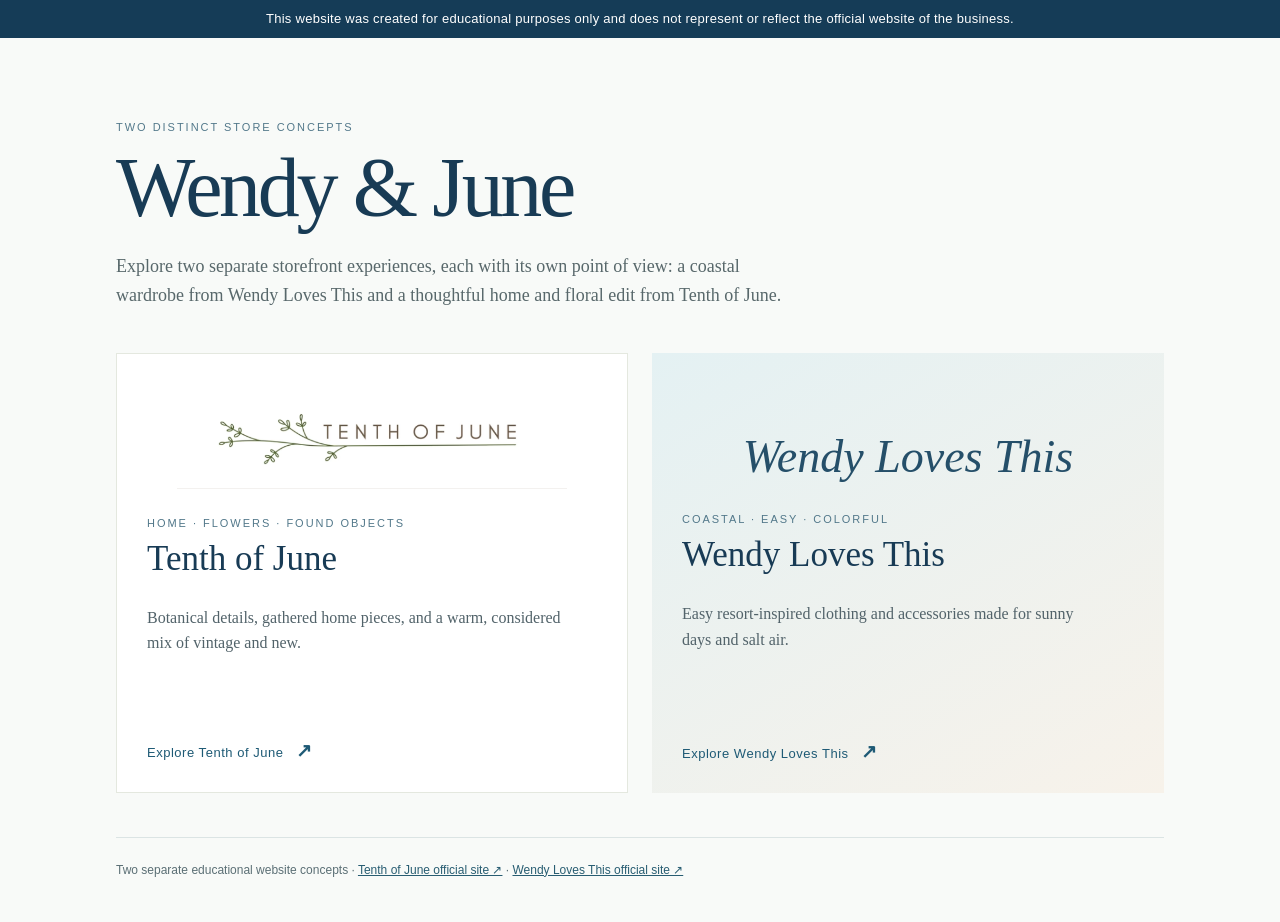
==== commit 0dc348da: "Create separate Tenth of June and Wendy Loves This sites" ====
--- a/index.html
+++ b/index.html
@@ -1,100 +1,3 @@
 <!doctype html>
-<html lang="en">
-<head>
-  <meta charset="utf-8">
-  <meta name="viewport" content="width=device-width, initial-scale=1">
-  <meta name="theme-color" content="#f6f8f5">
-  <meta name="description" content="An educational concept bringing together the coastal style of Wendy Loves This and the thoughtful finds of Tenth of June.">
-  <title>Wendy &amp; June — A Coastal Shop Edit</title>
-  <link rel="preconnect" href="https://fonts.googleapis.com">
-  <link rel="preconnect" href="https://fonts.gstatic.com" crossorigin>
-  <link href="https://fonts.googleapis.com/css2?family=DM+Sans:wght@400;500;600;700&family=Playfair+Display:ital,wght@0,400;0,500;0,600;1,400;1,500&display=swap" rel="stylesheet">
-  <link rel="stylesheet" href="style.css">
-  <script src="script.js" defer></script>
-</head>
-<body>
-  <aside class="education-notice" aria-label="Educational project disclaimer">
-    This website was created for educational purposes only and does not represent or reflect the official website of the business.
-  </aside>
-  <a class="skip-link" href="#main">Skip to content</a>
-  <header class="site-header">
-    <a class="brand" href="#home" aria-label="Wendy and June, home"><span>wendy <i>&amp;</i> june</span><small>A COASTAL SHOP EDIT</small></a>
-    <button class="menu-toggle" type="button" aria-expanded="false" aria-controls="site-nav" aria-label="Open navigation"><span></span><span></span></button>
-    <nav class="site-nav" id="site-nav" aria-label="Main navigation">
-      <a href="#shops">THE SHOPS</a><a href="#edit">THE EDIT</a><a href="#visit">FIND US</a>
-      <a class="nav-cta" href="https://tenthofjune.shop/" target="_blank" rel="noopener noreferrer">EXPLORE THE STORES <span aria-hidden="true">↗</span></a>
-    </nav>
-  </header>
-
-  <main id="main">
-    <section class="hero" id="home" aria-labelledby="hero-title">
-      <div class="hero-copy">
-        <p class="eyebrow"><span></span> COASTAL FINDS · THOUGHTFULLY GATHERED <span></span></p>
-        <h1 id="hero-title">A little salt air.<br><em>A lot of soul.</em></h1>
-        <p class="hero-description">Discover an educational shop concept inspired by two Fairfield favorites: the breezy, travel-ready style of Wendy Loves This and the layered home finds of Tenth of June.</p>
-        <div class="hero-actions"><a class="button button-primary" href="#shops">MEET THE SHOPS <span aria-hidden="true">↓</span></a><a class="text-link" href="#edit">EXPLORE THE EDIT <span aria-hidden="true">↘</span></a></div>
-        <div class="hero-note"><span class="tiny-flower" aria-hidden="true">✿</span><span>Two independent storefronts<br>in one classroom concept</span></div>
-      </div>
-      <div class="hero-visual">
-        <div class="hero-photo"><img src="https://wendylovesthis.com/cdn/shop/files/C3104882-28E1-45AC-B2D2-CDF7B6D9EB65_600x600.jpg?v=1665934020" alt="A woman in a breezy blue shirt and floral skirt by the shore at sunset" fetchpriority="high"><span class="photo-stamp">MADE FOR<br>THE MOMENT</span></div>
-        <div class="hero-flower flower-a" aria-hidden="true">✿</div><div class="hero-flower flower-b" aria-hidden="true">✽</div>
-        <p class="image-caption">SLOW DAYS &amp; OPEN WINDOWS</p>
-      </div>
-      <a class="scroll-cue" href="#shops"><span></span> KEEP WANDERING</a>
-    </section>
-
-    <section class="marquee" aria-label="Shop themes"><span>COASTAL CLOTHING</span><b>✿</b><span>HOME &amp; GARDEN</span><b>✿</b><span>JEWELRY &amp; LITTLE FINDS</span><b>✿</b><span>MADE FOR SUNNY DAYS</span></section>
-
-    <section class="section shops" id="shops" aria-labelledby="shops-title">
-      <div class="section-kicker">01 / TWO SHOPS, ONE DISCOVERY</div>
-      <div class="section-intro"><h2 id="shops-title">Meet the shops.<br><em>Keep what you love.</em></h2><p>This class project imagines an easy way to explore both boutiques together while celebrating what makes each one distinct.</p></div>
-      <div class="shop-grid">
-        <article class="shop-card june-card">
-          <a class="shop-image" href="https://tenthofjune.shop/" target="_blank" rel="noopener noreferrer" aria-label="Visit Tenth of June's official website"><img src="https://tenthofjune.shop/cdn/shop/files/Amanda_with_Dahlias.png?v=1787321635&width=1500" alt="A woman holding a generous bouquet of dahlias outside a weathered garden gate" loading="lazy"><span class="image-arrow" aria-hidden="true">↗</span></a>
-          <div class="shop-content"><div class="shop-label">THE HOME &amp; GARDEN EDIT</div><img class="june-logo" src="tenth-of-june-logo.png" alt="Tenth of June logo"><p>Thoughtful home pieces, natural botanicals, apparel, and jewelry with a collected, lived-in feel.</p><a class="underlined-link" href="https://tenthofjune.shop/" target="_blank" rel="noopener noreferrer">VISIT TENTH OF JUNE <span aria-hidden="true">↗</span></a></div>
-        </article>
-        <article class="shop-card wendy-card">
-          <a class="shop-image" href="https://wendylovesthis.com/" target="_blank" rel="noopener noreferrer" aria-label="Visit Wendy Loves This's official website"><img src="https://wendylovesthis.com/cdn/shop/files/C3104882-28E1-45AC-B2D2-CDF7B6D9EB65_600x600.jpg?v=1665934020" alt="Breezy resort wear with a floral skirt on a rocky shoreline" loading="lazy"><span class="image-arrow" aria-hidden="true">↗</span></a>
-          <div class="shop-content"><div class="shop-label">THE RESORT-WEAR EDIT</div><h3>Wendy Loves This</h3><p>Easy, breathable pieces, hand block-printed cotton, and travel-ready finds that move from beach to dinner.</p><a class="underlined-link" href="https://wendylovesthis.com/" target="_blank" rel="noopener noreferrer">VISIT WENDY LOVES THIS <span aria-hidden="true">↗</span></a></div>
-        </article>
-      </div>
-    </section>
-
-    <section class="quote-band" aria-label="Shop philosophy"><div class="quote-flower" aria-hidden="true">✿</div><p>“Collect pieces that feel like <em>you.</em>”</p><span>A SHARED SHOPPING MOOD</span></section>
-
-    <section class="section edit-section" id="edit" aria-labelledby="edit-title">
-      <div class="section-kicker">02 / THE WENDY &amp; JUNE EDIT</div>
-      <div class="section-intro edit-intro"><h2 id="edit-title">For home, for away,<br><em>for every day.</em></h2><p>A few favorite ways into the two collections. Choose a theme to filter the edit, then follow a link to each original shop.</p></div>
-      <div class="filters" role="group" aria-label="Filter the featured edit">
-        <button class="filter-button is-active" type="button" data-filter="all" aria-pressed="true">A LITTLE OF EVERYTHING</button>
-        <button class="filter-button" type="button" data-filter="wear" aria-pressed="false">EASY TO WEAR</button>
-        <button class="filter-button" type="button" data-filter="home" aria-pressed="false">HOME &amp; BOTANICALS</button>
-      </div>
-      <div class="edit-grid" id="edit-grid">
-        <article class="edit-card" data-category="wear">
-          <a class="edit-image portrait-image" href="https://wendylovesthis.com/collections/beach" target="_blank" rel="noopener noreferrer" aria-label="Explore Wendy Loves This resort collection"><img src="https://wendylovesthis.com/cdn/shop/files/C3104882-28E1-45AC-B2D2-CDF7B6D9EB65_600x600.jpg?v=1665934020" alt="A floral skirt and light layer styled for a seaside evening" loading="lazy"><span class="image-arrow" aria-hidden="true">↗</span></a>
-          <div class="edit-card-copy"><span>01 / THE GETAWAY</span><h3>Pack light. Feel lovely.</h3><p>Relaxed pieces and coastal prints for days that take their time.</p><a href="https://wendylovesthis.com/collections/beach" target="_blank" rel="noopener noreferrer">SHOP WENDY'S RESORT COLLECTION <span aria-hidden="true">↗</span></a></div>
-        </article>
-        <article class="edit-card" data-category="home">
-          <a class="edit-image" href="https://tenthofjune.shop/collections" target="_blank" rel="noopener noreferrer" aria-label="Explore Tenth of June collections"><img src="https://tenthofjune.shop/cdn/shop/files/IMG_6273_2_27a5b7da-ffef-4858-b875-22ef6c508da2.jpg?v=1754163050&width=1500" alt="White flowers, greenery, and a candle arranged for a relaxed home setting" loading="lazy"><span class="image-arrow" aria-hidden="true">↗</span></a>
-          <div class="edit-card-copy"><span>02 / THE SUNDAY TABLE</span><h3>Bring the garden in.</h3><p>Natural botanicals and thoughtful touches for gathering at home.</p><a href="https://tenthofjune.shop/collections" target="_blank" rel="noopener noreferrer">SHOP TENTH OF JUNE <span aria-hidden="true">↗</span></a></div>
-        </article>
-        <article class="edit-card" data-category="home">
-          <a class="edit-image portrait-image" href="https://tenthofjune.shop/" target="_blank" rel="noopener noreferrer" aria-label="Discover the latest at Tenth of June"><img src="https://tenthofjune.shop/cdn/shop/files/Amanda_with_Dahlias.png?v=1787321635&width=1500" alt="A colorful bouquet of dahlias, gathered from the garden" loading="lazy"><span class="image-arrow" aria-hidden="true">↗</span></a>
-          <div class="edit-card-copy"><span>03 / THE FLOWER HOUR</span><h3>Keep a little color close.</h3><p>Seasonal blooms and layered textures inspired by the natural world.</p><a href="https://tenthofjune.shop/" target="_blank" rel="noopener noreferrer">DISCOVER TENTH OF JUNE <span aria-hidden="true">↗</span></a></div>
-        </article>
-      </div>
-      <p class="edit-footnote">Featured imagery and shop descriptions link to the original storefronts. This concept does not sell products or process orders.</p>
-    </section>
-
-    <section class="visit" id="visit" aria-labelledby="visit-title">
-      <div class="visit-copy"><div class="section-kicker">03 / A FAIRFIELD FAVORITE</div><h2 id="visit-title">Take the scenic<br><em>route.</em></h2><p>Stop by Tenth of June in Fairfield, Connecticut, and find your next favorite thing for home or away.</p><div class="visit-details"><div><span>FIND TENTH OF JUNE</span><p>40 Reef Road<br>Fairfield, Connecticut</p></div><div><span>STORE HOURS</span><p>Tuesday–Saturday, 11:00–5:00<br>Closed Sunday and Monday</p></div></div><a class="button button-blue" href="https://tenthofjune.shop/pages/grand-opening" target="_blank" rel="noopener noreferrer">STORE DETAILS <span aria-hidden="true">↗</span></a></div>
-      <div class="visit-image"><img src="https://tenthofjune.shop/cdn/shop/files/IMG_6273_2_27a5b7da-ffef-4858-b875-22ef6c508da2.jpg?v=1754163050&width=1500" alt="A fresh floral arrangement beside a glowing candle" loading="lazy"><span class="visit-note">FLOWERS, FOUND THINGS<br>&amp; A SLOWER AFTERNOON</span></div>
-      <span class="visit-flower" aria-hidden="true">✿</span>
-    </section>
-
-    <section class="final-cta" aria-labelledby="final-title"><span class="tiny-flower" aria-hidden="true">✿</span><p class="section-kicker">A NOTE FROM THIS CLASS PROJECT</p><h2 id="final-title">Two shops. Two points of view.<br><em>So many lovely finds.</em></h2><div><a class="button button-primary" href="https://tenthofjune.shop/" target="_blank" rel="noopener noreferrer">EXPLORE TENTH OF JUNE <span aria-hidden="true">↗</span></a><a class="button button-outline" href="https://wendylovesthis.com/" target="_blank" rel="noopener noreferrer">EXPLORE WENDY LOVES THIS <span aria-hidden="true">↗</span></a></div></section>
-  </main>
-  <footer class="site-footer"><a class="brand" href="#home"><span>wendy <i>&amp;</i> june</span><small>A COASTAL SHOP EDIT</small></a><p>AN EDUCATIONAL DESIGN CONCEPT · NOT AN OFFICIAL BUSINESS WEBSITE</p><a class="back-to-top" href="#home" aria-label="Back to top">↑</a></footer>
-</body>
-</html>
+<html lang="en"><head><meta charset="utf-8"><meta name="viewport" content="width=device-width, initial-scale=1"><meta name="description" content="Two independent educational storefront concepts inspired by Tenth of June and Wendy Loves This."><title>Wendy & June | Two Storefront Concepts</title><link rel="stylesheet" href="style.css"><script src="script.js" defer></script></head>
+<body><div class="disclaimer">This website was created for educational purposes only and does not represent or reflect the official website of the business.</div><main><p class="eyebrow">TWO DISTINCT STORE CONCEPTS</p><h1>Wendy <span>&</span> June</h1><p class="intro">Explore two separate storefront experiences, each with its own point of view: a coastal wardrobe from Wendy Loves This and a thoughtful home and floral edit from Tenth of June.</p><div class="cards"><a class="card june" href="tenth-of-june.html"><img src="tenth-of-june-logo.png" alt="Tenth of June botanical wordmark"><span class="tag">HOME · FLOWERS · FOUND OBJECTS</span><h2>Tenth of June</h2><p>Botanical details, gathered home pieces, and a warm, considered mix of vintage and new.</p><span class="go">Explore Tenth of June <b aria-hidden="true">↗</b></span></a><a class="card wendy" href="wendy-loves-this.html"><span class="script-logo">Wendy Loves This</span><span class="tag">COASTAL · EASY · COLORFUL</span><h2>Wendy Loves This</h2><p>Easy resort-inspired clothing and accessories made for sunny days and salt air.</p><span class="go">Explore Wendy Loves This <b aria-hidden="true">↗</b></span></a></div><footer>Two separate educational website concepts · <a href="https://tenthofjune.shop/" target="_blank" rel="noopener noreferrer">Tenth of June official site ↗</a> · <a href="https://wendylovesthis.com/" target="_blank" rel="noopener noreferrer">Wendy Loves This official site ↗</a></footer></main></body></html>
--- a/style.css
+++ b/style.css
@@ -1,3 +1 @@
-:root{--paper:#f6f8f5;--white:#fff;--ink:#213b4c;--ink-soft:#365367;--blue:#4c7185;--sky:#dfeaf0;--blue-pale:#edf3f4;--sage:#72896d;--rose:#c78e96;--sand:#eee8dd;--line:#d7e1e2;--muted:#66767e;--serif:"Playfair Display",Georgia,serif;--sans:"DM Sans",Arial,sans-serif;--page:1160px}*{box-sizing:border-box}html{scroll-behavior:smooth;scroll-padding-top:105px}body{margin:0;background:var(--paper);color:var(--ink);font:15px/1.7 var(--sans);-webkit-font-smoothing:antialiased}img{max-width:100%;display:block}a{color:inherit}.education-notice{position:sticky;z-index:20;top:0;background:#24495f;color:#fff;text-align:center;padding:9px 20px;font-size:11px;line-height:1.45;letter-spacing:.025em;box-shadow:0 2px 10px #17324618}.skip-link{position:absolute;top:-60px;left:15px;z-index:30;padding:9px 14px;background:var(--ink);color:white}.skip-link:focus{top:10px}.site-header{height:94px;padding:0 max(5.5vw,24px);display:flex;align-items:center;justify-content:space-between;background:rgba(255,255,255,.91);border-bottom:1px solid #d8e0df;position:relative;z-index:10}.brand{display:flex;flex-direction:column;text-decoration:none;text-align:center;line-height:1}.brand>span{font:italic 400 29px var(--serif);letter-spacing:-.045em;color:var(--ink)}.brand i{font-weight:400;color:var(--rose)}.brand small{margin-top:7px;font:600 7px var(--sans);letter-spacing:.22em;color:var(--blue);text-transform:uppercase}.site-nav{display:flex;align-items:center;gap:31px}.site-nav>a{font-size:9px;font-weight:700;letter-spacing:.13em;text-decoration:none;color:#526a76;transition:color .18s}.site-nav>a:hover,.site-nav>a:focus-visible{color:var(--rose)}.site-nav .nav-cta{color:var(--ink);border:1px solid #9bb2bc;padding:10px 15px}.menu-toggle{display:none}.hero{max-width:var(--page);min-height:610px;margin:auto;padding:77px 5vw 88px;display:grid;grid-template-columns:1.05fr .82fr;align-items:center;gap:8%;position:relative}.hero:before{content:"";position:absolute;top:6%;left:0;width:43%;height:80%;background:radial-gradient(ellipse at 20% 35%,#dbe9e9 0,transparent 67%);z-index:-1}.hero-copy{padding:20px 0 0}.eyebrow,.section-kicker,.shop-label,.edit-card-copy>span,.visit-details span,.final-cta .section-kicker{font-size:9px;font-weight:700;letter-spacing:.17em;color:var(--blue)}.eyebrow{display:flex;align-items:center;gap:12px;margin:0 0 25px}.eyebrow span{height:1px;width:22px;background:var(--rose)}.hero h1,.section h2,.visit h2,.final-cta h2{font:400 clamp(45px,6vw,72px)/1.08 var(--serif);letter-spacing:-.04em;margin:0}.hero h1 em,.section h2 em,.visit h2 em,.final-cta h2 em{font-weight:400;color:var(--blue);font-style:italic}.hero-description{max-width:480px;color:#5d7079;font-size:14px;line-height:1.8;margin:22px 0 27px}.hero-actions{display:flex;align-items:center;gap:25px;flex-wrap:wrap}.button{display:inline-flex;min-height:47px;padding:0 19px;align-items:center;justify-content:center;gap:20px;text-decoration:none;font-size:9px;font-weight:700;letter-spacing:.13em;transition:transform .2s,background .2s,border-color .2s,color .2s}.button:hover,.button:focus-visible{transform:translateY(-2px)}.button-primary{background:var(--blue);color:white;border:1px solid var(--blue)}.button-primary:hover,.button-primary:focus-visible{background:var(--ink);border-color:var(--ink)}.text-link,.underlined-link{font-size:9px;font-weight:700;letter-spacing:.12em;text-decoration:none;color:var(--ink);border-bottom:1px solid #9aafb6;padding-bottom:5px}.text-link span,.underlined-link span{margin-left:9px;color:var(--rose)}.hero-note{display:flex;gap:12px;align-items:center;margin-top:38px;color:#718088;font-size:10px;line-height:1.4;letter-spacing:.06em}.tiny-flower{font-size:25px;color:var(--rose)}.hero-visual{position:relative;width:min(100%,420px);margin:0 auto}.hero-photo{height:440px;border-radius:48% 48% 4px 4px;overflow:hidden;border:9px solid #fff;box-shadow:0 12px 34px #24495f18;position:relative}.hero-photo img{width:100%;height:100%;object-fit:cover;object-position:51% center}.photo-stamp{position:absolute;bottom:17px;right:16px;background:#f6f8f0e8;color:var(--sage);font:600 8px/1.6 var(--sans);letter-spacing:.15em;text-align:center;padding:10px 12px}.image-caption{font-size:8px;letter-spacing:.16em;color:var(--blue);margin:17px 0 0 17px}.hero-flower{position:absolute;color:var(--rose);opacity:.75;line-height:1}.flower-a{font-size:39px;top:10px;right:-21px}.flower-b{font-size:25px;bottom:33px;left:-25px;color:var(--sage)}.scroll-cue{position:absolute;bottom:29px;left:5vw;display:flex;align-items:center;gap:10px;text-decoration:none;color:#839098;font-size:8px;letter-spacing:.16em}.scroll-cue span{height:1px;width:26px;background:var(--rose)}.marquee{min-height:54px;display:flex;justify-content:center;align-items:center;gap:30px;flex-wrap:wrap;padding:12px 20px;background:#e7eff0;border-top:1px solid #d8e2e3;border-bottom:1px solid #d8e2e3;color:#537181;font-size:8px;font-weight:700;letter-spacing:.16em}.marquee b{color:var(--rose);font-size:13px}.section{max-width:var(--page);margin:0 auto;padding:95px 5vw}.section-kicker{border-bottom:1px solid var(--line);padding-bottom:17px}.section-intro{display:flex;justify-content:space-between;gap:10%;align-items:end;padding:42px 0 36px}.section-intro>p{max-width:370px;color:#64747c;font-size:13px;margin:0 0 5px}.section h2{font-size:clamp(39px,5vw,56px)}.shop-grid{display:grid;grid-template-columns:1fr 1fr;gap:22px}.shop-card{background:#fff;border:1px solid #dfe6e5;box-shadow:0 11px 30px #2747580a}.shop-image,.edit-image{display:block;position:relative;overflow:hidden;background:#e6ece8}.shop-image{height:310px}.shop-image img,.edit-image img{width:100%;height:100%;object-fit:cover;transition:transform .45s}.shop-image img{object-position:center 42%}.june-card .shop-image img{object-position:center 38%}.shop-image:hover img,.edit-image:hover img{transform:scale(1.035)}.image-arrow{position:absolute;right:14px;bottom:14px;width:37px;height:37px;border-radius:50%;background:#ffffffed;color:var(--ink);display:grid;place-items:center;font-size:17px;transition:background .2s,color .2s}.shop-image:hover .image-arrow,.edit-image:hover .image-arrow{background:var(--blue);color:white}.shop-content{padding:22px 26px 28px}.shop-label{font-size:8px;color:var(--rose)}.june-logo{width:225px;height:58px;object-fit:contain;object-position:left center;margin:5px 0 5px;background:#fff}.shop-content h3{font:400 29px var(--serif);margin:13px 0 7px;color:#405b6b}.shop-content p{font-size:12px;color:#63737b;max-width:410px;margin:10px 0 19px}.underlined-link{display:inline-block}.wendy-card .shop-content h3{margin-top:19px}.quote-band{min-height:235px;background:#eaf1f1;position:relative;display:flex;flex-direction:column;align-items:center;justify-content:center;text-align:center;padding:36px 20px;overflow:hidden}.quote-band:before,.quote-band:after{content:"✿";position:absolute;font-size:100px;line-height:1;color:#cfdbd4;opacity:.4}.quote-band:before{left:6%;top:0;transform:rotate(-17deg)}.quote-band:after{right:6%;bottom:-22px;transform:rotate(21deg)}.quote-flower{color:var(--rose);font-size:28px}.quote-band p{font:400 clamp(25px,4vw,40px) var(--serif);margin:8px 0;color:var(--ink)}.quote-band p em{color:var(--blue)}.quote-band>span{color:#74868c;font-size:8px;font-weight:700;letter-spacing:.18em}.edit-section{padding-top:100px;padding-bottom:95px}.edit-intro{padding-bottom:27px}.filters{display:flex;gap:8px;flex-wrap:wrap;margin:0 0 25px}.filter-button{background:transparent;color:#59707b;border:1px solid #cbd8d9;padding:10px 13px;font:700 8px var(--sans);letter-spacing:.1em;cursor:pointer;transition:background .2s,color .2s,border-color .2s}.filter-button:hover,.filter-button:focus-visible{border-color:var(--blue);color:var(--blue)}.filter-button.is-active{background:var(--blue);border-color:var(--blue);color:white}.edit-grid{display:grid;grid-template-columns:repeat(3,1fr);gap:18px}.edit-card{background:white;border:1px solid #e0e6e4;transition:opacity .2s,transform .2s}.edit-card.is-hidden{display:none}.edit-image{height:242px}.edit-image img{object-position:center 40%}.edit-image.portrait-image img{object-position:center 34%}.edit-card-copy{padding:20px 19px 22px}.edit-card-copy>span{color:var(--rose);font-size:8px}.edit-card-copy h3{font:400 22px/1.25 var(--serif);margin:8px 0;color:#344f5f}.edit-card-copy p{font-size:11px;line-height:1.7;color:#6b7b82;min-height:56px;margin:0 0 12px}.edit-card-copy a{font-size:8px;line-height:1.6;font-weight:700;letter-spacing:.08em;color:var(--blue);text-decoration:none;border-bottom:1px solid #cad7d9;padding-bottom:4px}.edit-card-copy a:hover{color:var(--rose)}.edit-card-copy a span{margin-left:6px}.edit-footnote{color:#809097;font-size:9px;margin-top:21px}.visit{background:#e7eff0;position:relative;display:grid;grid-template-columns:1fr .8fr;align-items:center;gap:8%;padding:78px max(calc((100vw - var(--page) + 10vw)/2),7vw);overflow:hidden}.visit-copy{max-width:480px}.visit .section-kicker{border:0;padding:0;margin-bottom:22px}.visit h2{font-size:clamp(42px,5vw,62px)}.visit-copy>p{max-width:420px;color:#60727a;font-size:13px;margin:17px 0 24px}.visit-details{display:grid;grid-template-columns:1fr 1fr;gap:18px;border-top:1px solid #c7d5d8;border-bottom:1px solid #c7d5d8;padding:17px 0;margin-bottom:22px}.visit-details span{font-size:8px;color:var(--blue)}.visit-details p{font-size:11px;line-height:1.6;color:#536872;margin:6px 0 0}.button-blue{background:transparent;border:1px solid var(--blue);color:var(--ink)}.button-blue:hover{background:var(--blue);color:white}.visit-image{height:390px;position:relative;border:8px solid white;box-shadow:0 14px 30px #24495f16}.visit-image img{width:100%;height:100%;object-fit:cover;object-position:center 47%}.visit-note{position:absolute;right:-14px;bottom:20px;background:var(--paper);padding:11px 13px;color:var(--sage);font-size:8px;font-weight:700;letter-spacing:.11em}.visit-flower{position:absolute;right:4%;top:13%;font-size:66px;color:#c8d8d3;opacity:.6}.final-cta{text-align:center;padding:85px 24px 90px;background:#f4f6f0}.final-cta .tiny-flower{display:block}.final-cta .section-kicker{border:0;padding:5px 0 18px}.final-cta h2{font-size:clamp(35px,4.4vw,52px)}.final-cta>div{display:flex;justify-content:center;gap:11px;flex-wrap:wrap;margin-top:26px}.button-outline{background:transparent;border:1px solid #9bb1b9;color:var(--ink)}.button-outline:hover{background:#e7eff0}.site-footer{background:#21485f;color:white;min-height:94px;padding:21px max(5vw,24px);display:flex;align-items:center;justify-content:space-between;gap:20px}.site-footer .brand>span{font-size:23px;color:white}.site-footer .brand small{color:#c7dbdf}.site-footer p{font-size:8px;letter-spacing:.13em;color:#c0d2d6}.back-to-top{width:34px;height:34px;border:1px solid #adc2c8;color:#fff;text-decoration:none;display:grid;place-items:center;transition:background .2s}.back-to-top:hover{background:#42677b}:focus-visible{outline:2px solid var(--rose);outline-offset:4px} @media(max-width:780px){.education-notice{font-size:10px;padding:8px 13px}.site-header{height:77px;padding:0 20px}.brand>span{font-size:25px}.menu-toggle{display:flex;flex-direction:column;gap:6px;padding:10px;background:transparent;border:0;cursor:pointer}.menu-toggle span{width:24px;height:1px;background:var(--ink);transition:transform .2s}.menu-toggle[aria-expanded=true] span:first-child{transform:translateY(3.5px) rotate(45deg)}.menu-toggle[aria-expanded=true] span:last-child{transform:translateY(-3.5px) rotate(-45deg)}.site-nav{display:none;position:absolute;top:77px;left:0;right:0;background:#fff;padding:18px 23px 23px;border-bottom:1px solid var(--line);flex-direction:column;align-items:flex-start;gap:18px}.site-nav.is-open{display:flex}.site-nav>a{font-size:10px}.site-nav .nav-cta{padding:10px 12px}.hero{min-height:0;padding:63px 24px 84px;grid-template-columns:1fr;gap:38px;text-align:center}.hero:before{width:90%;height:38%;top:3%;left:5%}.hero-copy{padding:0}.eyebrow{justify-content:center;font-size:8px;gap:8px}.eyebrow span{width:16px}.hero h1{font-size:clamp(46px,12vw,67px)}.hero-description{font-size:12px;margin:17px auto 22px;max-width:500px}.hero-actions{justify-content:center;gap:16px}.hero-note{justify-content:center;margin-top:27px}.hero-visual{width:min(79%,330px)}.hero-photo{height:min(108vw,385px);border-width:7px}.image-caption{font-size:7px}.scroll-cue{left:24px;bottom:25px}.marquee{gap:11px;font-size:7px;letter-spacing:.09em}.marquee b{font-size:10px}.section{padding:70px 23px}.section-intro{display:block;padding:32px 0 26px}.section-intro>p{margin:14px 0 0;font-size:12px}.section h2{font-size:43px}.shop-grid{grid-template-columns:1fr;gap:16px}.shop-image{height:285px}.shop-content{padding:20px 20px 24px}.june-logo{width:195px;height:52px}.quote-band{min-height:190px}.quote-band:before{left:-16px;font-size:76px}.quote-band:after{right:-12px;font-size:76px}.edit-section{padding-top:70px}.filters{gap:6px}.filter-button{font-size:7px;padding:9px 10px}.edit-grid{grid-template-columns:1fr;gap:14px}.edit-image{height:280px}.edit-card-copy p{min-height:0}.visit{grid-template-columns:1fr;gap:28px;padding:65px 23px}.visit-image{height:320px;max-width:440px;width:100%;margin:0 auto}.visit-flower{right:5%;top:48%;font-size:48px}.visit-details{gap:10px}.final-cta{padding:67px 20px}.final-cta .button{min-height:44px}.site-footer{padding:21px;flex-wrap:wrap}.site-footer p{order:3;width:100%;text-align:center;margin:3px 0 0;font-size:7px}.site-footer .brand>span{font-size:21px}}@media(max-width:380px){.hero-actions{gap:13px}.button{padding:0 14px}.text-link{font-size:8px}.visit-details{grid-template-columns:1fr}.visit-details>div+div{border-top:1px solid #c7d5d8;padding-top:12px}.education-notice{font-size:9px}.filter-button{letter-spacing:.06em}}@media(prefers-reduced-motion:reduce){html{scroll-behavior:auto}*,*:before,*:after{transition:none!important}}
-
-.image-error{position:absolute;inset:0;display:grid;place-items:center;padding:20px;background:linear-gradient(140deg,#e7eff0,#fbf7ed);color:var(--ink-soft);text-align:center;font-size:11px;letter-spacing:.06em}
+:root{--navy:#183b55;--blue:#8eb8c8;--pale:#edf5f6;--sand:#faf8f2;--ink:#283b43;--sage:#738265}*{box-sizing:border-box}body{margin:0;background:#f8faf8;color:var(--ink);font-family:Arial,Helvetica,sans-serif}.disclaimer{position:sticky;top:0;z-index:10;background:#153c57;color:white;text-align:center;padding:10px 18px;font-size:13px;line-height:1.4;letter-spacing:.02em}main{max-width:1100px;margin:auto;padding:8vh 26px 40px}.eyebrow,.tag{font-size:11px;letter-spacing:.18em;color:#52788a}h1{font:500 clamp(44px,8vw,84px)/.98 Georgia,serif;letter-spacing:-.04em;color:var(--navy);margin:14px 0}.intro{font:18px/1.65 Georgia,serif;max-width:680px;color:#58686b;margin:22px 0 42px}.cards{display:grid;grid-template-columns:1fr 1fr;gap:24px}.card{min-height:440px;text-decoration:none;color:inherit;padding:30px;display:flex;flex-direction:column;align-items:flex-start;transition:transform .25s,box-shadow .25s}.card:hover{transform:translateY(-5px);box-shadow:0 18px 40px #183b5518}.card:focus-visible,a:focus-visible{outline:3px solid #267ca0;outline-offset:4px}.june{background:#fff;border:1px solid #e4e8df}.june img{width:min(100%,390px);height:auto;object-fit:contain;margin:8px auto 26px}.wendy{background:linear-gradient(150deg,#e4f1f3,#f7f2ea);justify-content:flex-end}.script-logo{font:italic 46px Georgia,serif;color:#254f69;align-self:center;margin:auto auto 30px;text-align:center}.tag{display:block}h2{font:500 35px Georgia,serif;color:var(--navy);margin:10px 0}.card p{font:16px/1.6 Georgia,serif;max-width:420px;color:#52636a}.go{margin-top:auto;padding-top:24px;color:#1e5a75;font-size:13px;letter-spacing:.04em}.go b{font-size:19px;margin-left:8px}footer{border-top:1px solid #dbe4e4;margin-top:44px;padding-top:20px;font-size:12px;line-height:2;color:#5b6f75}footer a{color:#285d72}a{transition:color .2s}a:hover{color:#a35d67}@media(max-width:700px){main{padding:48px 18px 28px}.intro{font-size:16px;margin-bottom:28px}.cards{grid-template-columns:1fr;gap:14px}.card{min-height:390px;padding:24px}.june img{max-width:100%}.script-logo{font-size:40px}.disclaimer{font-size:11px;padding:9px 12px}}
